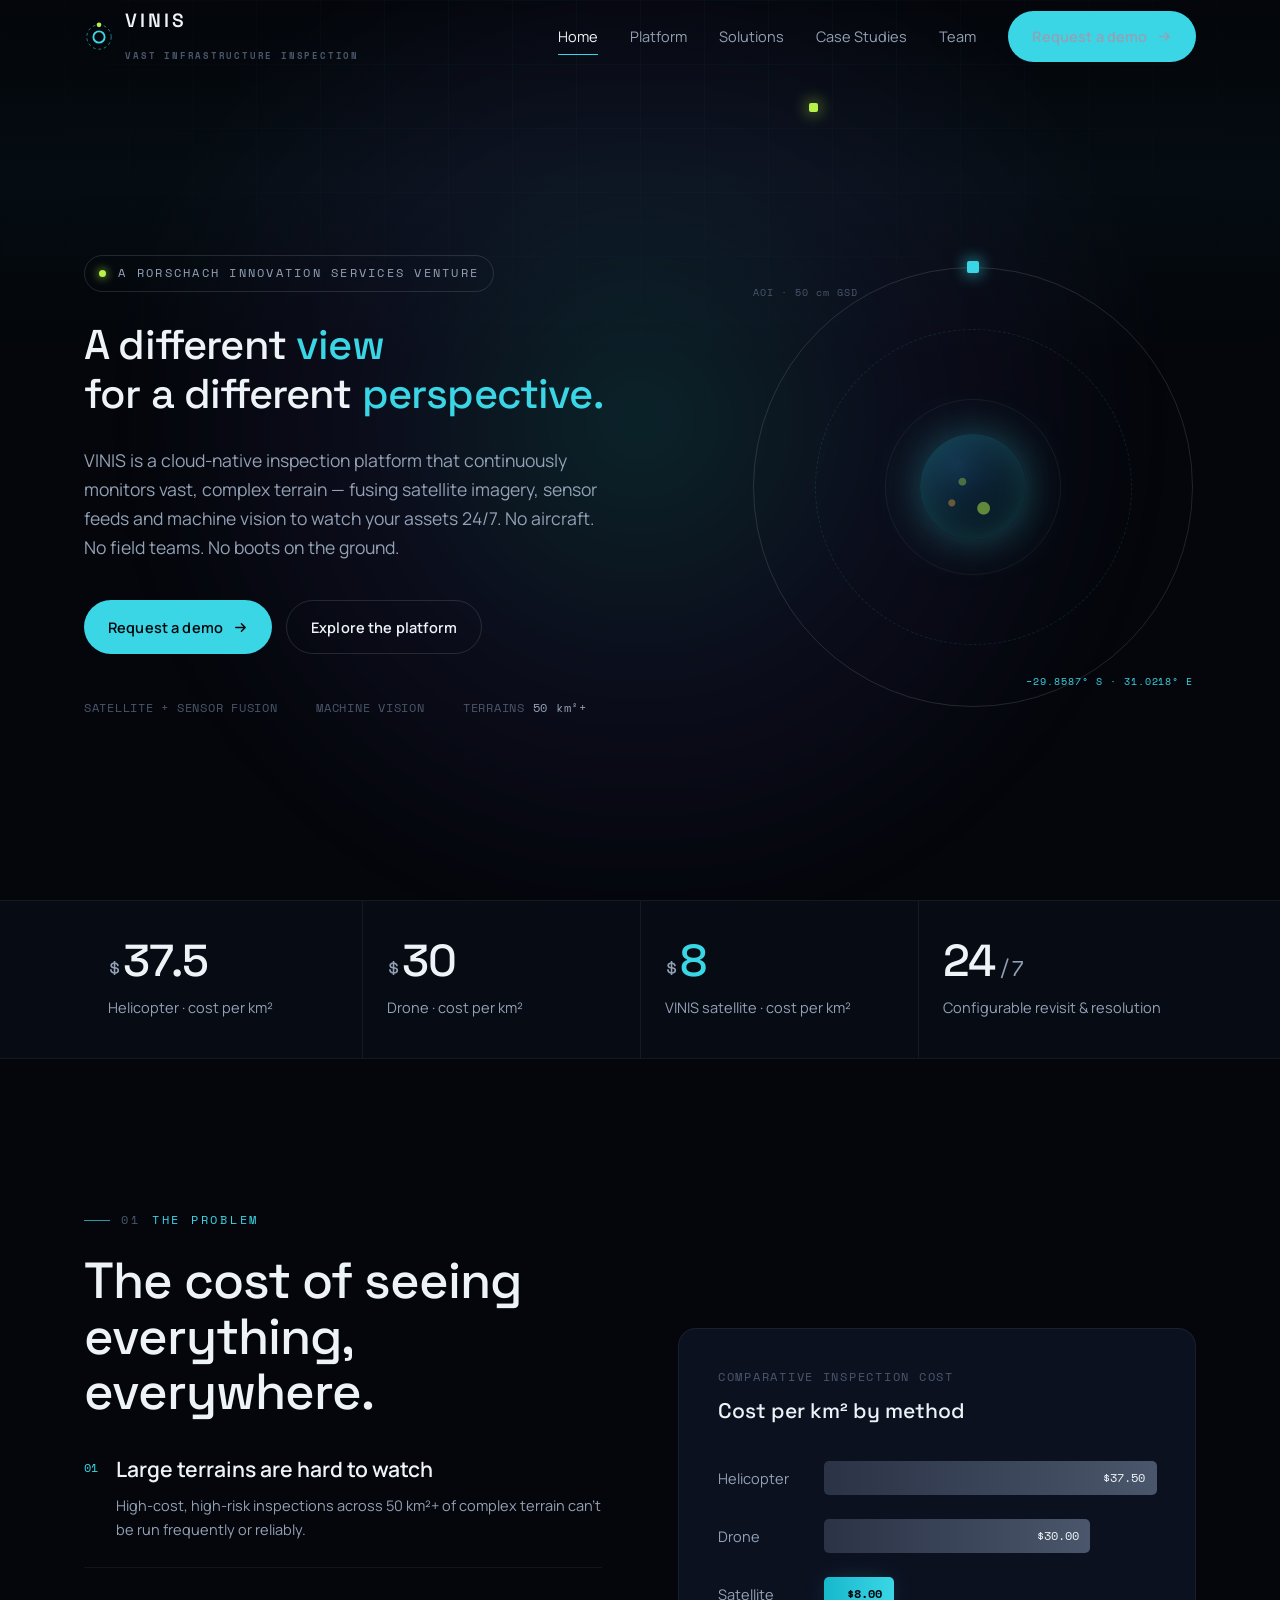
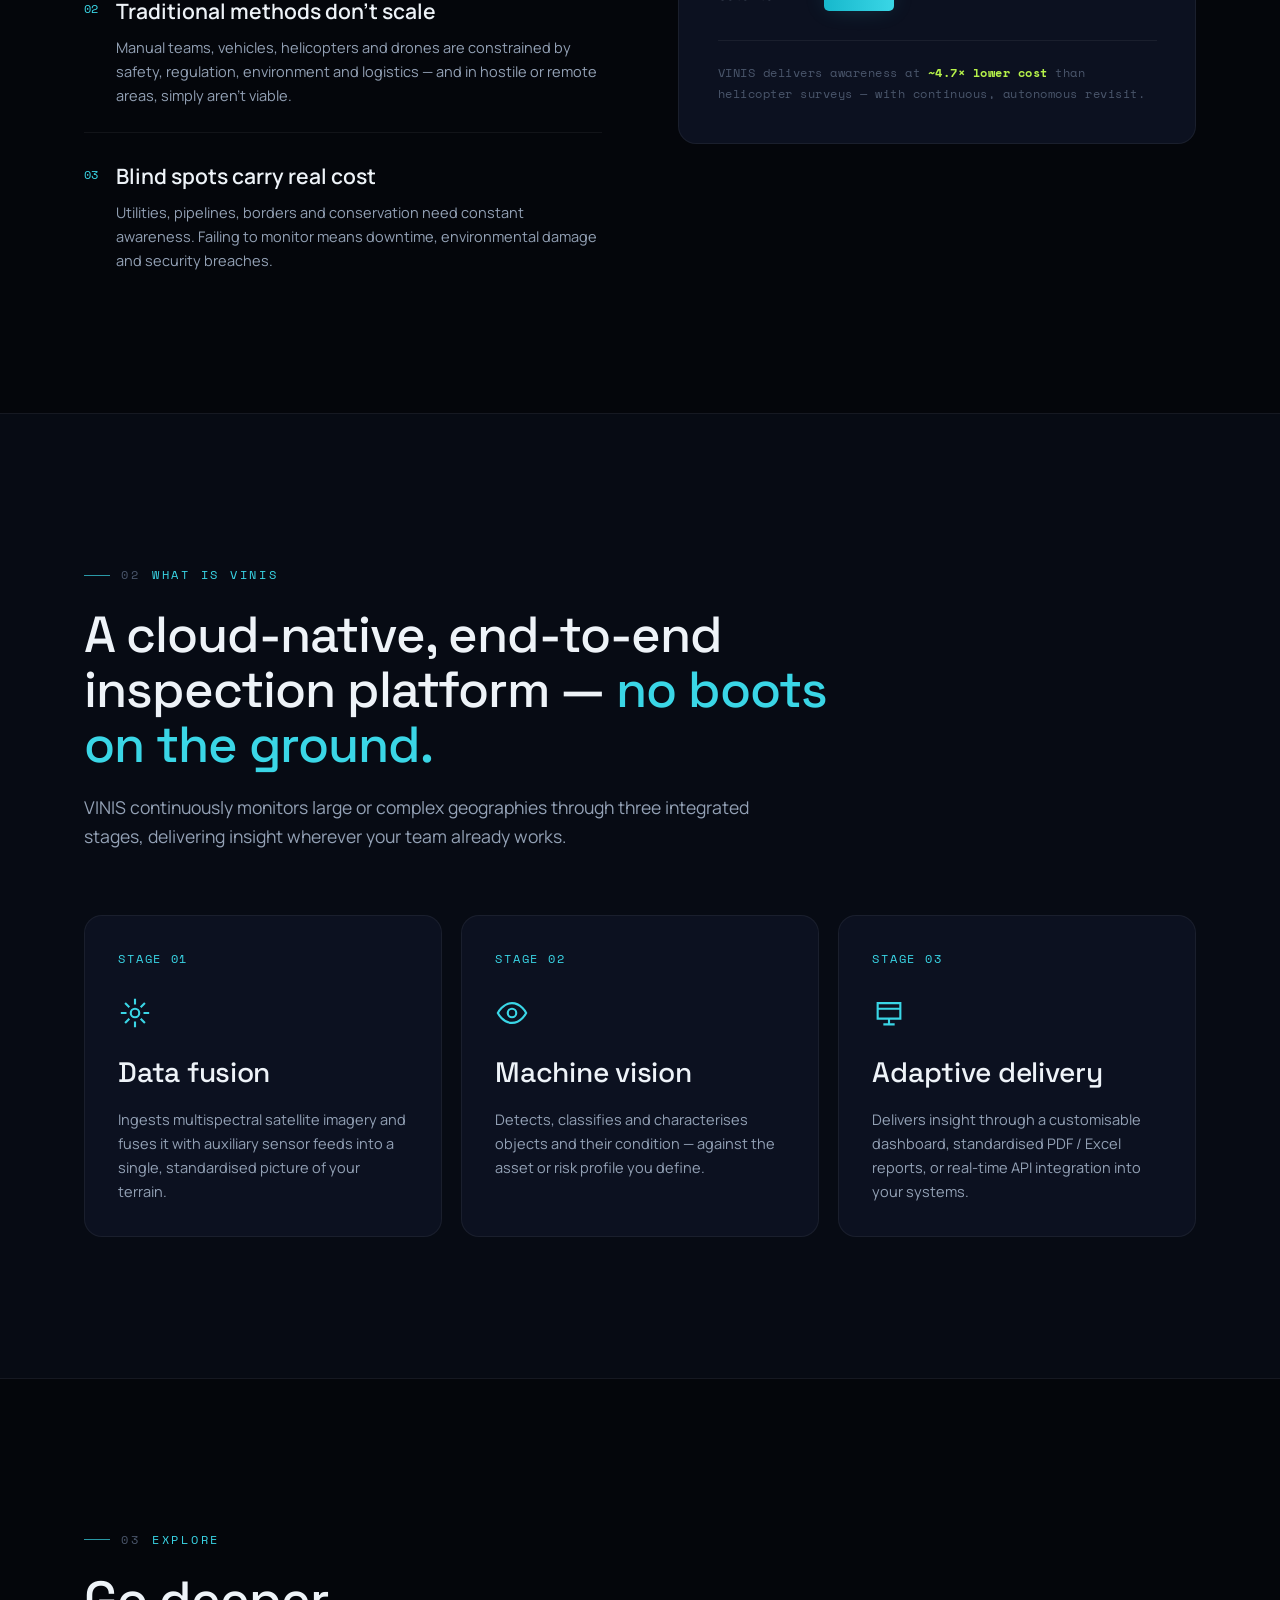
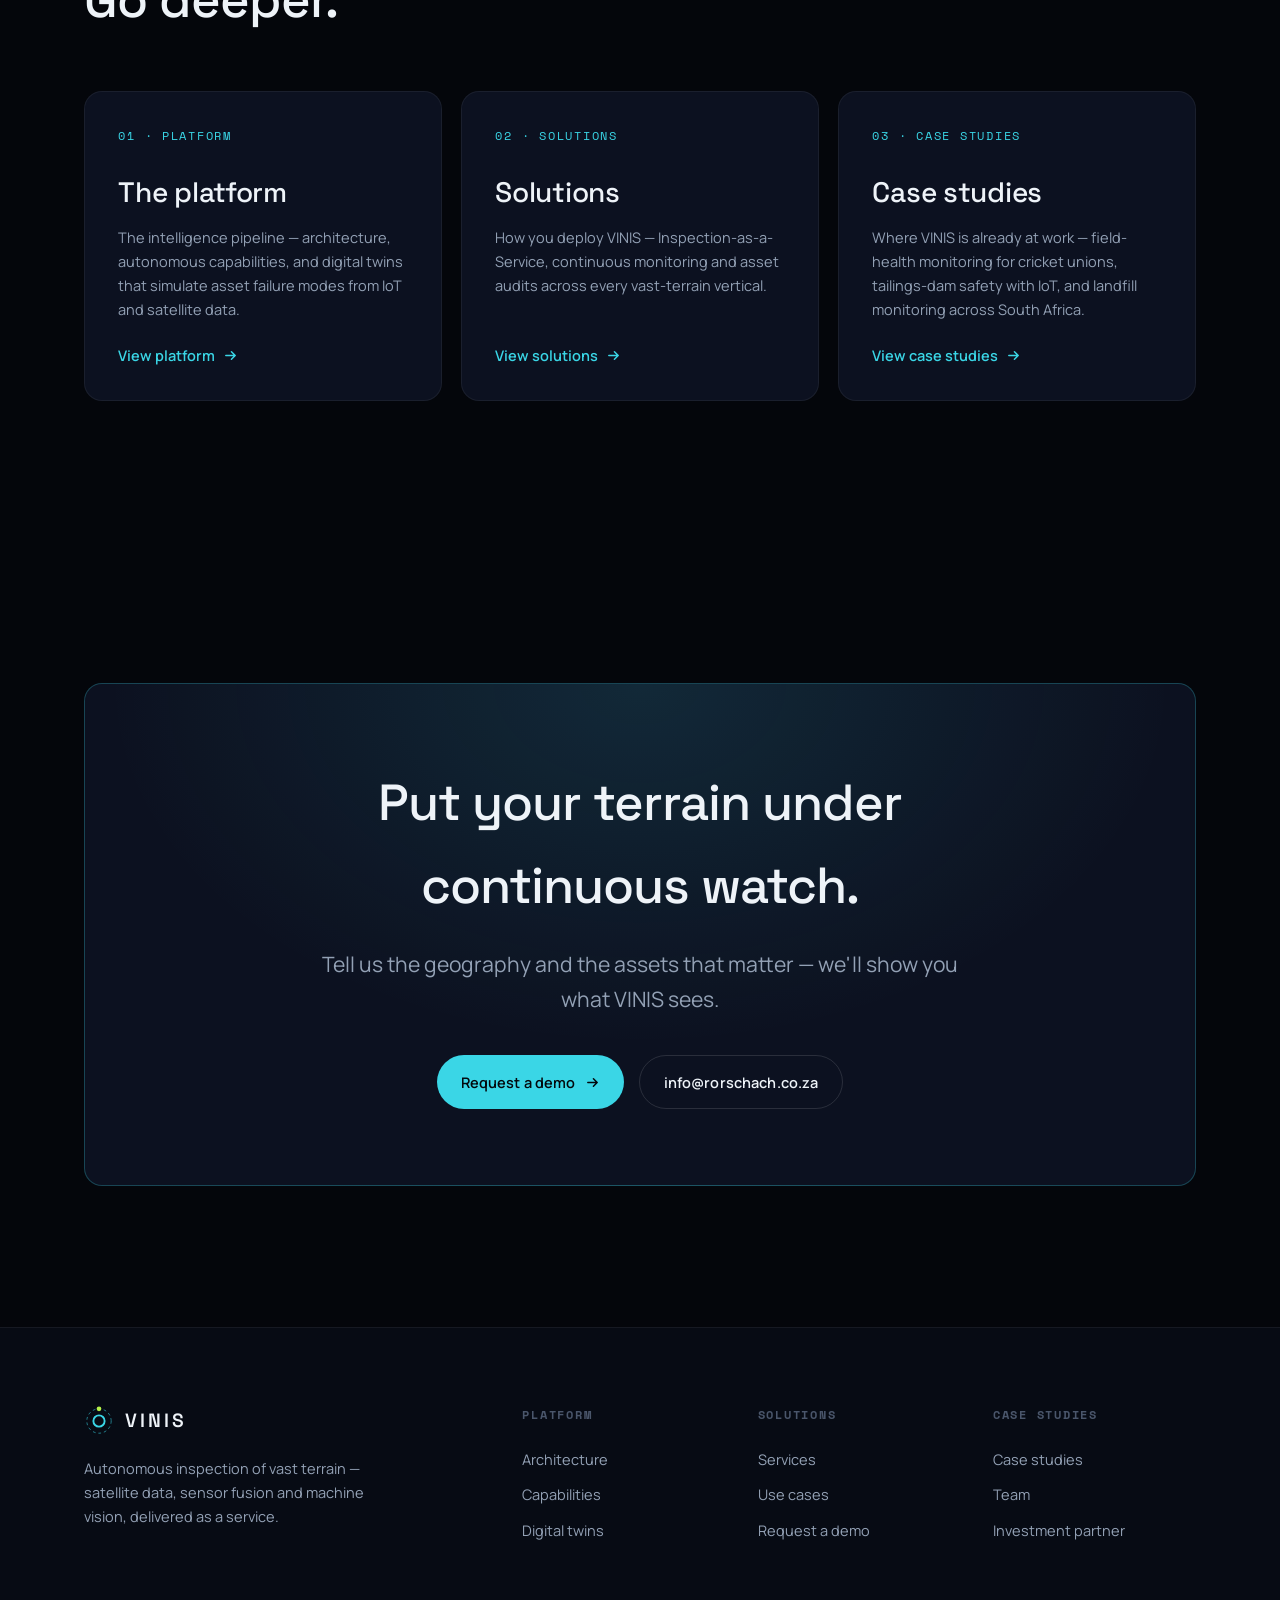
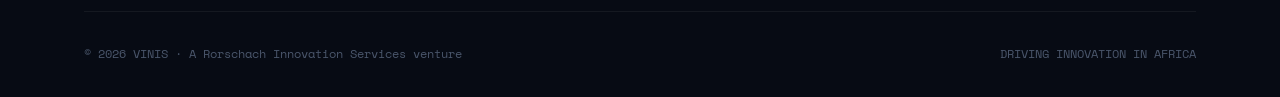
==== index.html @ d7e84dc3 "Initial VINIS marketing site Multi-page static site (Home, Platform, Solutions, Case Studies, Team) " ====
<!DOCTYPE html>
<html lang="en">
<head>
  <meta charset="UTF-8" />
  <meta name="viewport" content="width=device-width, initial-scale=1.0" />
  <title>VINIS — Autonomous Terrain Inspection from Orbit</title>
  <meta name="description" content="VINIS (Vast Infrastructure Inspection Solution) is a cloud-native platform that continuously monitors large and complex geographies using satellite data, sensor fusion and machine vision — no boots on the ground. A Rorschach Innovation Services venture." />

  <link rel="preconnect" href="https://fonts.googleapis.com" />
  <link rel="preconnect" href="https://fonts.gstatic.com" crossorigin />
  <link href="https://fonts.googleapis.com/css2?family=Space+Grotesk:wght@400;500;600;700&family=Manrope:wght@400;500;600;700;800&family=Space+Mono:wght@400;700&display=swap" rel="stylesheet" />
  <link rel="stylesheet" href="style.css" />
  <link rel="icon" href="data:image/svg+xml,%3Csvg xmlns='http://www.w3.org/2000/svg' viewBox='0 0 32 32'%3E%3Ccircle cx='16' cy='16' r='6' fill='none' stroke='%233ad6e6' stroke-width='2'/%3E%3Ccircle cx='16' cy='16' r='13' fill='none' stroke='%233ad6e6' stroke-width='1' stroke-dasharray='3 3' opacity='.6'/%3E%3Ccircle cx='16' cy='3' r='2.5' fill='%23b6f24a'/%3E%3C/svg%3E" />
</head>
<body>

  <!-- ============ NAV ============ -->
  <nav class="nav" id="nav">
    <div class="wrap nav-inner">
      <a href="index.html" class="brand" aria-label="VINIS home">
        <svg class="mark" viewBox="0 0 32 32" fill="none" aria-hidden="true">
          <circle cx="16" cy="16" r="6" stroke="#3ad6e6" stroke-width="2"/>
          <circle cx="16" cy="16" r="13" stroke="#3ad6e6" stroke-width="1" stroke-dasharray="3 3" opacity=".6"/>
          <circle cx="16" cy="3" r="2.5" fill="#b6f24a"/>
        </svg>
        <span>VINIS<br><span class="sub">Vast Infrastructure Inspection</span></span>
      </a>
      <div class="nav-links" id="navLinks">
        <a href="index.html" class="active">Home</a>
        <a href="platform.html">Platform</a>
        <a href="solutions.html">Solutions</a>
        <a href="case-studies.html">Case Studies</a>
        <a href="team.html">Team</a>
        <a href="#contact" class="btn btn-primary">
          Request a demo
          <svg viewBox="0 0 16 16" fill="none"><path d="M3 8h10M9 4l4 4-4 4" stroke="currentColor" stroke-width="1.6" stroke-linecap="round" stroke-linejoin="round"/></svg>
        </a>
      </div>
      <button class="nav-toggle" id="navToggle" aria-label="Menu" aria-expanded="false">
        <span></span><span></span><span></span>
      </button>
    </div>
  </nav>

  <!-- ============ HERO ============ -->
  <header class="hero" id="top">
    <div class="hero-bg"><div class="hero-scan"></div></div>
    <div class="wrap hero-grid">
      <div class="hero-copy">
        <span class="hero-eyebrow"><span class="dot"></span>A Rorschach Innovation Services venture</span>
        <h1 class="tagline">
          <span class="line">A different <em>view</em></span>
          <span class="line">for a different <em>perspective.</em></span>
        </h1>
        <p class="hero-lead">
          VINIS is a cloud-native inspection platform that continuously monitors vast,
          complex terrain — fusing satellite imagery, sensor feeds and machine vision to
          watch your assets 24/7. No aircraft. No field teams. No boots on the ground.
        </p>
        <div class="hero-cta">
          <a href="#contact" class="btn btn-primary">
            Request a demo
            <svg viewBox="0 0 16 16" fill="none"><path d="M3 8h10M9 4l4 4-4 4" stroke="currentColor" stroke-width="1.6" stroke-linecap="round" stroke-linejoin="round"/></svg>
          </a>
          <a href="platform.html" class="btn btn-ghost">Explore the platform</a>
        </div>
        <div class="hero-meta">
          <div>SATELLITE + SENSOR FUSION</div>
          <div>MACHINE VISION</div>
          <div>TERRAINS <span>50&nbsp;km²+</span></div>
        </div>
      </div>
      <div class="hero-visual">
        <div class="orbit">
          <div class="orbit-label tl">AOI · 50&nbsp;cm GSD</div>
          <div class="orbit-ring"></div>
          <div class="orbit-ring r2"></div>
          <div class="orbit-ring r3"></div>
          <div class="orbit-core"></div>
          <div class="orbit-sat"><span class="sat"></span></div>
          <div class="orbit-sat s2"><span class="sat"></span></div>
          <div class="orbit-label br">−29.8587° S · 31.0218° E</div>
        </div>
      </div>
    </div>
  </header>

  <!-- ============ COST STRIP ============ -->
  <section class="strip">
    <div class="wrap">
      <div class="strip-grid">
        <div class="strip-item">
          <div class="k"><span class="u">$</span><span data-count="37.5" data-dec="1">37.5</span></div>
          <div class="l">Helicopter · cost per km²</div>
        </div>
        <div class="strip-item">
          <div class="k"><span class="u">$</span><span data-count="30" data-dec="0">30</span></div>
          <div class="l">Drone · cost per km²</div>
        </div>
        <div class="strip-item">
          <div class="k hl"><span class="u">$</span><span data-count="8" data-dec="0">8</span></div>
          <div class="l">VINIS satellite · cost per km²</div>
        </div>
        <div class="strip-item">
          <div class="k">24<span class="u">/7</span></div>
          <div class="l">Configurable revisit &amp; resolution</div>
        </div>
      </div>
    </div>
  </section>

  <!-- ============ PROBLEM ============ -->
  <section class="section-pad" id="problem">
    <div class="wrap">
      <div class="split">
        <div class="reveal">
          <span class="eyebrow"><span class="num">01</span> The problem</span>
          <h2 style="font-family:var(--display);font-size:var(--t-2xl);font-weight:500;line-height:1.1;letter-spacing:-0.02em;margin-bottom:2rem;">
            The cost of seeing everything, everywhere.
          </h2>
          <div class="problem-list">
            <div class="problem-item">
              <span class="pn">01</span>
              <div>
                <h4>Large terrains are hard to watch</h4>
                <p>High-cost, high-risk inspections across 50&nbsp;km²+ of complex terrain can't be run frequently or reliably.</p>
              </div>
            </div>
            <div class="problem-item">
              <span class="pn">02</span>
              <div>
                <h4>Traditional methods don't scale</h4>
                <p>Manual teams, vehicles, helicopters and drones are constrained by safety, regulation, environment and logistics — and in hostile or remote areas, simply aren't viable.</p>
              </div>
            </div>
            <div class="problem-item">
              <span class="pn">03</span>
              <div>
                <h4>Blind spots carry real cost</h4>
                <p>Utilities, pipelines, borders and conservation need constant awareness. Failing to monitor means downtime, environmental damage and security breaches.</p>
              </div>
            </div>
          </div>
        </div>

        <div class="reveal d1">
          <div class="chart-card">
            <div class="ct">Comparative inspection cost</div>
            <div class="ch">Cost per km² by method</div>
            <div class="bars" id="costBars">
              <div class="bar-row">
                <span class="bl">Helicopter</span>
                <div class="bar-track"><div class="bar-fill" data-w="100">$37.50</div></div>
              </div>
              <div class="bar-row">
                <span class="bl">Drone</span>
                <div class="bar-track"><div class="bar-fill" data-w="80">$30.00</div></div>
              </div>
              <div class="bar-row win">
                <span class="bl">Satellite</span>
                <div class="bar-track"><div class="bar-fill" data-w="21">$8.00</div></div>
              </div>
            </div>
            <div class="chart-foot">
              VINIS delivers awareness at <b>~4.7× lower cost</b> than helicopter surveys —
              with continuous, autonomous revisit.
            </div>
          </div>
        </div>
      </div>
    </div>
  </section>

  <!-- ============ HOW IT WORKS ============ -->
  <section class="section-pad" id="how" style="background:var(--bg-2);border-block:1px solid var(--border);">
    <div class="wrap">
      <div class="section-head reveal">
        <span class="eyebrow"><span class="num">02</span> What is VINIS</span>
        <h2>A cloud-native, end-to-end inspection platform — <em>no boots on the ground.</em></h2>
        <p>VINIS continuously monitors large or complex geographies through three integrated stages, delivering insight wherever your team already works.</p>
      </div>

      <div class="steps">
        <div class="step reveal">
          <div class="sn">STAGE 01</div>
          <svg class="icn" viewBox="0 0 24 24" fill="none" stroke="currentColor" stroke-width="1.5"><path d="M12 2v4M12 18v4M2 12h4M18 12h4M5 5l3 3M16 16l3 3M19 5l-3 3M8 16l-3 3"/><circle cx="12" cy="12" r="3"/></svg>
          <h3>Data fusion</h3>
          <p>Ingests multispectral satellite imagery and fuses it with auxiliary sensor feeds into a single, standardised picture of your terrain.</p>
        </div>
        <div class="step reveal d1">
          <div class="sn">STAGE 02</div>
          <svg class="icn" viewBox="0 0 24 24" fill="none" stroke="currentColor" stroke-width="1.5"><path d="M2 12s3.5-7 10-7 10 7 10 7-3.5 7-10 7-10-7-10-7Z"/><circle cx="12" cy="12" r="3"/></svg>
          <h3>Machine vision</h3>
          <p>Detects, classifies and characterises objects and their condition — against the asset or risk profile you define.</p>
        </div>
        <div class="step reveal d2">
          <div class="sn">STAGE 03</div>
          <svg class="icn" viewBox="0 0 24 24" fill="none" stroke="currentColor" stroke-width="1.5"><path d="M4 5h16v11H4z"/><path d="M4 9h16M8 20h8M12 16v4"/></svg>
          <h3>Adaptive delivery</h3>
          <p>Delivers insight through a customisable dashboard, standardised PDF / Excel reports, or real-time API integration into your systems.</p>
        </div>
      </div>
    </div>
  </section>

  <!-- ============ EXPLORE ============ -->
  <section class="section-pad">
    <div class="wrap">
      <div class="section-head reveal">
        <span class="eyebrow"><span class="num">03</span> Explore</span>
        <h2>Go deeper.</h2>
      </div>
      <div class="explore">
        <a href="platform.html" class="explore-card reveal">
          <span class="xn">01 · PLATFORM</span>
          <h3>The platform</h3>
          <p>The intelligence pipeline — architecture, autonomous capabilities, and digital twins that simulate asset failure modes from IoT and satellite data.</p>
          <span class="go">View platform <svg viewBox="0 0 16 16" fill="none"><path d="M3 8h10M9 4l4 4-4 4" stroke="currentColor" stroke-width="1.6" stroke-linecap="round" stroke-linejoin="round"/></svg></span>
        </a>
        <a href="solutions.html" class="explore-card reveal d1">
          <span class="xn">02 · SOLUTIONS</span>
          <h3>Solutions</h3>
          <p>How you deploy VINIS — Inspection-as-a-Service, continuous monitoring and asset audits across every vast-terrain vertical.</p>
          <span class="go">View solutions <svg viewBox="0 0 16 16" fill="none"><path d="M3 8h10M9 4l4 4-4 4" stroke="currentColor" stroke-width="1.6" stroke-linecap="round" stroke-linejoin="round"/></svg></span>
        </a>
        <a href="case-studies.html" class="explore-card reveal d2">
          <span class="xn">03 · CASE STUDIES</span>
          <h3>Case studies</h3>
          <p>Where VINIS is already at work — field-health monitoring for cricket unions, tailings-dam safety with IoT, and landfill monitoring across South Africa.</p>
          <span class="go">View case studies <svg viewBox="0 0 16 16" fill="none"><path d="M3 8h10M9 4l4 4-4 4" stroke="currentColor" stroke-width="1.6" stroke-linecap="round" stroke-linejoin="round"/></svg></span>
        </a>
      </div>
    </div>
  </section>

  <!-- ============ CTA ============ -->
  <section class="section-pad" id="contact">
    <div class="wrap">
      <div class="cta reveal">
        <h2>Put your terrain under continuous watch.</h2>
        <p>Tell us the geography and the assets that matter — we'll show you what VINIS sees.</p>
        <div class="hero-cta">
          <a href="mailto:info@rorschach.co.za?subject=VINIS%20demo%20request" class="btn btn-primary">
            Request a demo
            <svg viewBox="0 0 16 16" fill="none"><path d="M3 8h10M9 4l4 4-4 4" stroke="currentColor" stroke-width="1.6" stroke-linecap="round" stroke-linejoin="round"/></svg>
          </a>
          <a href="mailto:info@rorschach.co.za" class="btn btn-ghost">info@rorschach.co.za</a>
        </div>
      </div>
    </div>
  </section>

  <!-- ============ FOOTER ============ -->
  <footer class="footer">
    <div class="wrap">
      <div class="footer-grid">
        <div>
          <a href="index.html" class="brand">
            <svg class="mark" viewBox="0 0 32 32" fill="none" aria-hidden="true">
              <circle cx="16" cy="16" r="6" stroke="#3ad6e6" stroke-width="2"/>
              <circle cx="16" cy="16" r="13" stroke="#3ad6e6" stroke-width="1" stroke-dasharray="3 3" opacity=".6"/>
              <circle cx="16" cy="3" r="2.5" fill="#b6f24a"/>
            </svg>
            <span>VINIS</span>
          </a>
          <p class="fdesc">Autonomous inspection of vast terrain — satellite data, sensor fusion and machine vision, delivered as a service.</p>
        </div>
        <div class="footer-col">
          <h6>Platform</h6>
          <a href="platform.html">Architecture</a>
          <a href="platform.html#capabilities">Capabilities</a>
          <a href="platform.html#twin">Digital twins</a>
        </div>
        <div class="footer-col">
          <h6>Solutions</h6>
          <a href="solutions.html">Services</a>
          <a href="solutions.html#use-cases">Use cases</a>
          <a href="#contact">Request a demo</a>
        </div>
        <div class="footer-col">
          <h6>Case studies</h6>
          <a href="case-studies.html#cases">Case studies</a>
          <a href="team.html#team">Team</a>
          <a href="team.html#partner">Investment partner</a>
        </div>
      </div>
      <div class="footer-bottom">
        <span>© 2026 VINIS · A Rorschach Innovation Services venture</span>
        <span>DRIVING INNOVATION IN AFRICA</span>
      </div>
    </div>
  </footer>

  <script src="script.js"></script>
</body>
</html>
---- style.css ----
/* ==========================================================================
   VINIS — Vast Infrastructure Inspection Solution
   Autonomous terrain inspection from orbit
   A Rorschach Innovation Services venture
   Stylesheet — deep-tech / earth-observation system
   ========================================================================== */

/* ===========================
   DESIGN TOKENS
   =========================== */
:root {
  /* Base — deep space */
  --bg:        #04060b;
  --bg-2:      #070b14;
  --bg-3:      #0a0f1c;
  --bg-card:   #0c1120;
  --bg-card-h: #10172a;

  /* Accents */
  --cyan:      #3ad6e6;   /* primary — satellite signal */
  --cyan-2:    #17b8cc;
  --cyan-dim:  rgba(58, 214, 230, 0.10);
  --cyan-bdr:  rgba(58, 214, 230, 0.26);
  --lime:      #b6f24a;   /* secondary — vegetation / health index */
  --lime-dim:  rgba(182, 242, 74, 0.10);
  --amber:     #f2a93b;   /* alert / anomaly */
  --violet:    #7c6cf0;

  /* Text */
  --text:      #eef3f8;
  --text-2:    #93a1b5;
  --text-3:    #4a566b;
  --text-4:    #2b3346;

  /* Lines */
  --border:    rgba(255, 255, 255, 0.06);
  --border-2:  rgba(255, 255, 255, 0.12);
  --grid-line: rgba(58, 214, 230, 0.055);

  /* Type */
  --font:      'Manrope', -apple-system, BlinkMacSystemFont, 'Segoe UI', sans-serif;
  --display:   'Space Grotesk', 'Manrope', sans-serif;
  --mono:      'Space Mono', ui-monospace, 'SF Mono', Menlo, monospace;

  /* Fluid scale */
  --t-xs:   clamp(0.7rem,  0.66rem + 0.15vw, 0.78rem);
  --t-sm:   clamp(0.82rem, 0.79rem + 0.15vw, 0.92rem);
  --t-base: clamp(1rem,    0.96rem + 0.18vw, 1.1rem);
  --t-lg:   clamp(1.1rem,  1rem    + 0.4vw,  1.35rem);
  --t-xl:   clamp(1.4rem,  1.2rem  + 0.7vw,  2rem);
  --t-2xl:  clamp(2.2rem,  1.65rem + 1.9vw,  3.6rem);
  --t-3xl:  clamp(2.9rem,  2.1rem  + 3vw,    5.2rem);
  --t-hero: clamp(3.2rem,  2rem    + 7vw,   10rem);

  /* Spacing */
  --pad:     clamp(1.25rem, 5vw, 4rem);
  --max-w:   1240px;
  --section: clamp(5.5rem, 11vw, 10rem);

  --radius:    8px;
  --radius-lg: 18px;
  --ease:      0.35s cubic-bezier(0.22, 1, 0.36, 1);
  --ease-slow: 0.7s cubic-bezier(0.16, 1, 0.3, 1);
}

/* ===========================
   RESET
   =========================== */
*, *::before, *::after { box-sizing: border-box; margin: 0; padding: 0; }

html {
  scroll-behavior: smooth;
  scroll-padding-top: 90px;
  -webkit-text-size-adjust: 100%;
}

body {
  font-family: var(--font);
  background: var(--bg);
  color: var(--text);
  font-size: var(--t-base);
  line-height: 1.65;
  font-weight: 400;
  -webkit-font-smoothing: antialiased;
  text-rendering: optimizeLegibility;
  overflow-x: hidden;
}

img, svg { display: block; max-width: 100%; }
a { color: inherit; text-decoration: none; }
button { font-family: inherit; cursor: pointer; border: none; background: none; color: inherit; }
::selection { background: var(--cyan); color: #04060b; }

/* Subtle site-wide terrain grid */
body::before {
  content: "";
  position: fixed;
  inset: 0;
  z-index: 0;
  pointer-events: none;
  background-image:
    linear-gradient(var(--grid-line) 1px, transparent 1px),
    linear-gradient(90deg, var(--grid-line) 1px, transparent 1px);
  background-size: 64px 64px;
  mask-image: radial-gradient(ellipse 90% 70% at 50% 0%, #000 20%, transparent 75%);
  opacity: 0.6;
}

/* ===========================
   LAYOUT
   =========================== */
.wrap {
  width: 100%;
  max-width: var(--max-w);
  margin-inline: auto;
  padding-inline: var(--pad);
  position: relative;
  z-index: 1;
}

section { position: relative; z-index: 1; }

.section-pad { padding-block: var(--section); }

/* Section eyebrow — numbered technical label */
.eyebrow {
  display: inline-flex;
  align-items: center;
  gap: 0.7rem;
  font-family: var(--mono);
  font-size: var(--t-xs);
  letter-spacing: 0.22em;
  text-transform: uppercase;
  color: var(--cyan);
  margin-bottom: 1.4rem;
}
.eyebrow::before {
  content: "";
  width: 26px;
  height: 1px;
  background: var(--cyan);
  opacity: 0.7;
}
.eyebrow .num { color: var(--text-3); }

.section-head { max-width: 780px; margin-bottom: clamp(2.5rem, 5vw, 4.5rem); }
.section-head h2 {
  font-family: var(--display);
  font-size: var(--t-2xl);
  font-weight: 500;
  line-height: 1.08;
  letter-spacing: -0.02em;
}
.section-head p {
  margin-top: 1.3rem;
  color: var(--text-2);
  font-size: var(--t-base);
  max-width: 64ch;
}
.section-head h2 em { font-style: normal; color: var(--cyan); }

/* ===========================
   BUTTONS
   =========================== */
.btn {
  display: inline-flex;
  align-items: center;
  gap: 0.6rem;
  font-size: var(--t-sm);
  font-weight: 600;
  letter-spacing: 0.01em;
  padding: 0.85rem 1.5rem;
  border-radius: 100px;
  transition: var(--ease);
  white-space: nowrap;
}
.btn svg { width: 15px; height: 15px; transition: transform var(--ease); }
.btn-primary {
  background: var(--cyan);
  color: #03080c;
  box-shadow: 0 0 0 0 var(--cyan-bdr);
}
.btn-primary:hover {
  background: #5be3f0;
  box-shadow: 0 8px 34px -8px var(--cyan-bdr);
  transform: translateY(-2px);
}
.btn-primary:hover svg { transform: translateX(3px); }
.btn-ghost {
  border: 1px solid var(--border-2);
  color: var(--text);
}
.btn-ghost:hover { border-color: var(--cyan-bdr); background: var(--cyan-dim); }

/* ===========================
   NAV
   =========================== */
.nav {
  position: fixed;
  top: 0; left: 0; right: 0;
  z-index: 100;
  transition: var(--ease);
}
.nav-inner {
  display: flex;
  align-items: center;
  justify-content: space-between;
  height: 74px;
  border-bottom: 1px solid transparent;
  transition: var(--ease);
}
.nav.scrolled .nav-inner {
  border-bottom-color: var(--border);
}
.nav.scrolled {
  background: rgba(4, 6, 11, 0.72);
  backdrop-filter: blur(18px) saturate(140%);
  -webkit-backdrop-filter: blur(18px) saturate(140%);
}
.brand {
  display: flex;
  align-items: center;
  gap: 0.7rem;
  font-family: var(--display);
  font-weight: 600;
  font-size: 1.2rem;
  letter-spacing: 0.16em;
}
.brand .mark { width: 30px; height: 30px; flex: none; }
.brand .sub {
  font-family: var(--mono);
  font-size: 0.56rem;
  letter-spacing: 0.2em;
  color: var(--text-3);
  text-transform: uppercase;
}
.nav-links {
  display: flex;
  align-items: center;
  gap: 2rem;
}
.nav-links a {
  font-size: var(--t-sm);
  color: var(--text-2);
  transition: color var(--ease);
  position: relative;
}
.nav-links a:not(.btn):hover { color: var(--text); }
.nav-links a:not(.btn)::after {
  content: "";
  position: absolute;
  left: 0; bottom: -6px;
  width: 0; height: 1px;
  background: var(--cyan);
  transition: width var(--ease);
}
.nav-links a:not(.btn):hover::after { width: 100%; }

.nav-toggle { display: none; width: 28px; height: 28px; }
.nav-toggle span {
  display: block; height: 1.5px; background: var(--text);
  margin: 6px 0; transition: var(--ease); border-radius: 2px;
}

/* ===========================
   HERO
   =========================== */
.hero {
  position: relative;
  min-height: 100svh;
  display: flex;
  align-items: center;
  padding-top: 74px;
  overflow: hidden;
}
.hero-bg {
  position: absolute; inset: 0; z-index: 0;
  pointer-events: none;
}
/* orbital glow */
.hero-bg::before {
  content: "";
  position: absolute;
  top: -20%; left: 50%;
  width: min(1200px, 120vw); height: min(1200px, 120vw);
  transform: translateX(-50%);
  background: radial-gradient(circle at 50% 50%,
    rgba(58, 214, 230, 0.14) 0%,
    rgba(124, 108, 240, 0.07) 32%,
    transparent 62%);
  filter: blur(20px);
}
/* scan sweep */
.hero-scan {
  position: absolute; inset: 0;
  background: linear-gradient(180deg, transparent 0%, rgba(58,214,230,0.05) 50%, transparent 100%);
  height: 40%;
  animation: scan 7s cubic-bezier(0.45,0,0.55,1) infinite;
  opacity: 0.7;
}
@keyframes scan {
  0%   { transform: translateY(-60%); opacity: 0; }
  40%  { opacity: 0.8; }
  100% { transform: translateY(280%); opacity: 0; }
}

.hero-grid {
  display: grid;
  grid-template-columns: 1.15fr 0.85fr;
  gap: clamp(2rem, 5vw, 4rem);
  align-items: center;
  width: 100%;
}
.hero-eyebrow {
  display: inline-flex; align-items: center; gap: 0.75rem;
  font-family: var(--mono); font-size: var(--t-xs);
  letter-spacing: 0.18em; text-transform: uppercase;
  color: var(--text-2);
  padding: 0.45rem 0.9rem;
  border: 1px solid var(--border-2);
  border-radius: 100px;
  margin-bottom: 1.8rem;
}
.hero-eyebrow .dot {
  width: 7px; height: 7px; border-radius: 50%;
  background: var(--lime);
  box-shadow: 0 0 10px var(--lime);
  animation: pulse 2.4s ease-in-out infinite;
}
@keyframes pulse { 0%,100%{opacity:1} 50%{opacity:0.35} }

.hero h1 {
  font-family: var(--display);
  font-size: var(--t-hero);
  font-weight: 500;
  line-height: 0.98;
  letter-spacing: -0.03em;
}
.hero h1 .line { display: block; overflow: hidden; }
.hero h1 em { font-style: normal; color: var(--cyan); }
.hero-lead {
  margin-top: 1.8rem;
  max-width: 48ch;
  color: var(--text-2);
  font-size: var(--t-base);
}
.hero-cta {
  display: flex; flex-wrap: wrap; gap: 0.9rem;
  margin-top: 2.4rem;
}
.hero-meta {
  margin-top: 2.8rem;
  display: flex; flex-wrap: wrap; gap: 1.6rem 2.4rem;
  font-family: var(--mono); font-size: var(--t-xs);
  color: var(--text-3); letter-spacing: 0.06em;
}
.hero-meta span { color: var(--text-2); }

/* Hero visual — orbit */
.orbit {
  position: relative;
  aspect-ratio: 1;
  width: 100%;
  max-width: 440px;
  margin-inline: auto;
}
.orbit-ring {
  position: absolute; inset: 0;
  border: 1px solid var(--border-2);
  border-radius: 50%;
}
.orbit-ring.r2 { inset: 14%; border-style: dashed; border-color: var(--cyan-bdr); opacity: 0.5; }
.orbit-ring.r3 { inset: 30%; border-color: var(--border); }
.orbit-core {
  position: absolute; inset: 38%;
  border-radius: 50%;
  background:
    radial-gradient(circle at 35% 30%, #12314a, #061019 70%),
    var(--bg-3);
  box-shadow: inset 0 0 40px rgba(58,214,230,0.25), 0 0 60px -20px var(--cyan);
  overflow: hidden;
}
.orbit-core::after {
  content: "";
  position: absolute; inset: 0;
  background:
    radial-gradient(circle at 60% 70%, rgba(182,242,74,0.5) 0 6%, transparent 7%),
    radial-gradient(circle at 40% 45%, rgba(182,242,74,0.35) 0 4%, transparent 5%),
    radial-gradient(circle at 30% 65%, rgba(242,169,59,0.4) 0 3%, transparent 4%);
}
.orbit-sat {
  position: absolute; top: 50%; left: 50%;
  width: 100%; height: 100%;
  transform: translate(-50%, -50%);
  animation: spin 18s linear infinite;
}
.orbit-sat .sat {
  position: absolute; top: -6px; left: 50%;
  width: 12px; height: 12px; margin-left: -6px;
  border-radius: 2px;
  background: var(--cyan);
  box-shadow: 0 0 16px var(--cyan);
}
.orbit-sat.s2 { animation-duration: 30s; animation-direction: reverse; inset: 14%; }
.orbit-sat.s2 .sat { background: var(--lime); box-shadow: 0 0 16px var(--lime); width: 9px; height: 9px; }
@keyframes spin { to { transform: translate(-50%,-50%) rotate(360deg); } }

.orbit-label {
  position: absolute;
  font-family: var(--mono); font-size: 0.6rem;
  letter-spacing: 0.1em; color: var(--text-3);
  white-space: nowrap;
}
.orbit-label.tl { top: 4%; left: 0; }
.orbit-label.br { bottom: 4%; right: 0; color: var(--cyan); }

/* ===========================
   TICKER / COST STRIP
   =========================== */
.strip {
  border-block: 1px solid var(--border);
  background: var(--bg-2);
}
.strip-grid {
  display: grid;
  grid-template-columns: repeat(4, 1fr);
}
.strip-item {
  padding: clamp(1.6rem, 3vw, 2.6rem) 1.5rem;
  border-left: 1px solid var(--border);
  position: relative;
}
.strip-item:first-child { border-left: none; }
.strip-item .k {
  font-family: var(--display);
  font-size: clamp(1.8rem, 4vw, 2.8rem);
  font-weight: 500;
  letter-spacing: -0.02em;
  line-height: 1;
  display: flex; align-items: baseline; gap: 0.2rem;
}
.strip-item .k .u { font-size: 0.5em; color: var(--text-2); font-family: var(--mono); }
.strip-item .k.hl { color: var(--cyan); }
.strip-item .l {
  margin-top: 0.7rem;
  font-size: var(--t-sm);
  color: var(--text-2);
}

/* ===========================
   COST-COMPARISON CHART
   =========================== */
.split {
  display: grid;
  grid-template-columns: 1fr 1fr;
  gap: clamp(2.5rem, 6vw, 6rem);
  align-items: center;
}
.problem-list { display: flex; flex-direction: column; gap: 1.6rem; }
.problem-item {
  display: flex; gap: 1.1rem;
  padding-bottom: 1.6rem;
  border-bottom: 1px solid var(--border);
}
.problem-item:last-child { border-bottom: none; padding-bottom: 0; }
.problem-item .pn {
  font-family: var(--mono); font-size: var(--t-xs);
  color: var(--cyan); flex: none; padding-top: 0.35rem;
}
.problem-item h4 { font-size: var(--t-lg); font-weight: 600; margin-bottom: 0.4rem; }
.problem-item p { color: var(--text-2); font-size: var(--t-sm); }

.chart-card {
  background: var(--bg-card);
  border: 1px solid var(--border);
  border-radius: var(--radius-lg);
  padding: clamp(1.6rem, 3vw, 2.4rem);
}
.chart-card .ct {
  font-family: var(--mono); font-size: var(--t-xs);
  letter-spacing: 0.14em; text-transform: uppercase;
  color: var(--text-3); margin-bottom: 0.4rem;
}
.chart-card .ch {
  font-family: var(--display); font-size: var(--t-lg);
  font-weight: 500; margin-bottom: 2rem;
}
.bars { display: flex; flex-direction: column; gap: 1.5rem; }
.bar-row { display: grid; grid-template-columns: 90px 1fr; align-items: center; gap: 1rem; }
.bar-row .bl { font-size: var(--t-sm); color: var(--text-2); }
.bar-track { position: relative; height: 34px; }
.bar-fill {
  height: 100%;
  border-radius: 5px;
  background: linear-gradient(90deg, var(--text-4), var(--text-3));
  width: 0;
  transition: width 1.1s cubic-bezier(0.22,1,0.36,1);
  display: flex; align-items: center; justify-content: flex-end;
  padding-right: 0.7rem;
  font-family: var(--mono); font-size: var(--t-xs); color: var(--text);
  min-width: fit-content;
}
.bar-row.win .bar-fill {
  background: linear-gradient(90deg, var(--cyan-2), var(--cyan));
  color: #04060b; font-weight: 700;
  box-shadow: 0 0 24px -6px var(--cyan-bdr);
}
.chart-foot {
  margin-top: 1.8rem; padding-top: 1.4rem;
  border-top: 1px solid var(--border);
  font-family: var(--mono); font-size: var(--t-xs);
  color: var(--text-3); letter-spacing: 0.04em;
}
.chart-foot b { color: var(--lime); }

/* ===========================
   STEPS / HOW IT WORKS
   =========================== */
.steps {
  display: grid;
  grid-template-columns: repeat(3, 1fr);
  gap: 1.2rem;
}
.step {
  background: var(--bg-card);
  border: 1px solid var(--border);
  border-radius: var(--radius-lg);
  padding: clamp(1.6rem, 2.6vw, 2.2rem);
  position: relative;
  overflow: hidden;
  transition: var(--ease);
}
.step:hover { border-color: var(--cyan-bdr); background: var(--bg-card-h); transform: translateY(-4px); }
.step .sn {
  font-family: var(--mono); font-size: var(--t-xs);
  color: var(--cyan); letter-spacing: 0.14em; margin-bottom: 1.6rem;
}
.step .icn { width: 34px; height: 34px; color: var(--cyan); margin-bottom: 1.2rem; }
.step h3 { font-family: var(--display); font-size: var(--t-xl); font-weight: 500; margin-bottom: 0.7rem; letter-spacing: -0.01em; }
.step p { color: var(--text-2); font-size: var(--t-sm); }
.step::after {
  content: "";
  position: absolute; top: 0; left: 0; right: 0; height: 2px;
  background: linear-gradient(90deg, var(--cyan), transparent);
  transform: scaleX(0); transform-origin: left;
  transition: transform var(--ease-slow);
}
.step:hover::after { transform: scaleX(1); }

/* ===========================
   ARCHITECTURE STACK
   =========================== */
.stack { display: flex; flex-direction: column; gap: 0.8rem; }
.layer {
  display: grid;
  grid-template-columns: 200px 1fr;
  gap: clamp(1rem, 3vw, 2.5rem);
  align-items: center;
  padding: clamp(1.4rem, 2.5vw, 2rem) clamp(1.4rem, 2.5vw, 2.2rem);
  background: var(--bg-card);
  border: 1px solid var(--border);
  border-radius: var(--radius-lg);
  transition: var(--ease);
  position: relative;
}
.layer:hover { border-color: var(--cyan-bdr); background: var(--bg-card-h); }
.layer .lhead { display: flex; flex-direction: column; gap: 0.4rem; }
.layer .lnum { font-family: var(--mono); font-size: var(--t-xs); color: var(--text-3); }
.layer .lname { font-family: var(--display); font-size: var(--t-lg); font-weight: 500; }
.layer .lname .accent { color: var(--cyan); }
.layer .ldesc { color: var(--text-2); font-size: var(--t-sm); margin-bottom: 0.9rem; }
.chips { display: flex; flex-wrap: wrap; gap: 0.5rem; }
.chip {
  font-family: var(--mono); font-size: var(--t-xs);
  color: var(--text-2);
  padding: 0.3rem 0.75rem;
  border: 1px solid var(--border-2);
  border-radius: 100px;
  transition: var(--ease);
}
.layer:hover .chip { border-color: var(--cyan-bdr); }

/* ===========================
   FEATURES (capabilities)
   =========================== */
.feat-grid {
  display: grid;
  grid-template-columns: repeat(3, 1fr);
  gap: 1.2rem;
}
.feat {
  padding: clamp(1.5rem, 2.5vw, 2rem);
  border: 1px solid var(--border);
  border-radius: var(--radius-lg);
  background: var(--bg-card);
  transition: var(--ease);
}
.feat:hover { border-color: var(--cyan-bdr); transform: translateY(-3px); }
.feat .icn { width: 28px; height: 28px; color: var(--lime); margin-bottom: 1.1rem; }
.feat h4 { font-size: var(--t-lg); font-weight: 600; margin-bottom: 0.5rem; }
.feat p { color: var(--text-2); font-size: var(--t-sm); }

/* ===========================
   USE-CASE VERTICALS
   =========================== */
.verticals {
  display: grid;
  grid-template-columns: repeat(4, 1fr);
  gap: 1px;
  background: var(--border);
  border: 1px solid var(--border);
  border-radius: var(--radius-lg);
  overflow: hidden;
}
.vert {
  background: var(--bg-2);
  padding: clamp(1.4rem, 2.4vw, 1.9rem);
  min-height: 148px;
  display: flex; flex-direction: column; justify-content: space-between;
  transition: var(--ease);
}
.vert:hover { background: var(--bg-card-h); }
.vert .icn { width: 24px; height: 24px; color: var(--cyan); }
.vert h5 { font-size: var(--t-base); font-weight: 600; margin-bottom: 0.3rem; }
.vert p { font-size: var(--t-xs); color: var(--text-3); font-family: var(--mono); letter-spacing: 0.04em; }

/* ===========================
   TARGET MARKETS (feature cards)
   =========================== */
.markets { display: grid; grid-template-columns: 1fr 1fr; gap: 1.2rem; }
.market {
  position: relative;
  border: 1px solid var(--border);
  border-radius: var(--radius-lg);
  padding: clamp(1.8rem, 3vw, 2.6rem);
  background:
    linear-gradient(160deg, var(--bg-card) 0%, var(--bg-2) 100%);
  overflow: hidden;
  transition: var(--ease);
}
.market:hover { border-color: var(--cyan-bdr); }
.market .tag {
  font-family: var(--mono); font-size: var(--t-xs);
  letter-spacing: 0.14em; text-transform: uppercase; color: var(--cyan);
  margin-bottom: 1.1rem;
}
.market h3 { font-family: var(--display); font-size: var(--t-xl); font-weight: 500; margin-bottom: 1rem; letter-spacing: -0.01em; }
.market .mstat {
  display: flex; gap: 2rem; margin: 1.4rem 0;
  padding: 1.2rem 0; border-block: 1px solid var(--border);
}
.market .mstat .n { font-family: var(--display); font-size: var(--t-2xl); font-weight: 500; color: var(--lime); line-height: 1; }
.market .mstat .nl { font-size: var(--t-xs); color: var(--text-2); margin-top: 0.4rem; }
.market ul { list-style: none; display: flex; flex-direction: column; gap: 0.6rem; }
.market li { display: flex; gap: 0.7rem; font-size: var(--t-sm); color: var(--text-2); }
.market li::before { content: "→"; color: var(--cyan); flex: none; }

/* ===========================
   BUSINESS MODEL / REVENUE STREAMS
   =========================== */
.rev-grid { display: grid; grid-template-columns: 1fr 1fr 1fr; gap: 1.2rem; margin-top: 2rem; }
.rev {
  border: 1px solid var(--border);
  border-radius: var(--radius-lg);
  padding: clamp(1.5rem, 2.5vw, 2rem);
  background: var(--bg-card);
  position: relative;
}
.rev .rpct {
  font-family: var(--display); font-size: var(--t-3xl); font-weight: 500;
  color: var(--cyan); line-height: 1; letter-spacing: -0.03em;
}
.rev h4 { font-size: var(--t-lg); font-weight: 600; margin: 0.8rem 0 0.5rem; }
.rev p { color: var(--text-2); font-size: var(--t-sm); }
.rev .rmeta { margin-top: 1rem; font-family: var(--mono); font-size: var(--t-xs); color: var(--text-3); }

.model-banner {
  display: grid; grid-template-columns: repeat(3, 1fr); gap: 1px;
  background: var(--border); border: 1px solid var(--border);
  border-radius: var(--radius-lg); overflow: hidden; margin-bottom: 2rem;
}
.model-banner .mb { background: var(--bg-2); padding: 1.6rem; }
.model-banner .mb h5 { font-size: var(--t-base); font-weight: 600; margin-bottom: 0.4rem; display: flex; align-items: center; gap: 0.5rem; }
.model-banner .mb h5 .icn { width: 18px; height: 18px; color: var(--lime); }
.model-banner .mb p { font-size: var(--t-sm); color: var(--text-2); }

/* ===========================
   MARKET OPPORTUNITY (TAM/SAM/SOM)
   =========================== */
.tam-wrap { display: grid; grid-template-columns: 0.9fr 1.1fr; gap: clamp(2.5rem, 5vw, 5rem); align-items: center; }
.tam-viz {
  position: relative; aspect-ratio: 1; max-width: 420px; margin-inline: auto; width: 100%;
  display: grid; place-items: center;
}
.tam-ring {
  position: absolute; border-radius: 50%;
  display: grid; place-items: start center;
  padding-top: 1.1rem;
  font-family: var(--mono); font-size: var(--t-xs); letter-spacing: 0.1em;
  text-transform: uppercase;
}
.tam-ring.tam { inset: 0; border: 1px solid var(--border-2); color: var(--text-3); background: radial-gradient(circle at 50% 30%, rgba(124,108,240,0.08), transparent 60%); }
.tam-ring.sam { inset: 22%; border: 1px solid var(--cyan-bdr); color: var(--text-2); background: radial-gradient(circle at 50% 30%, rgba(58,214,230,0.08), transparent 60%); }
.tam-ring.som { inset: 44%; border: 1px solid var(--lime); color: var(--lime); background: var(--lime-dim); }
.tam-legend { display: flex; flex-direction: column; gap: 1.4rem; }
.tam-row { display: grid; grid-template-columns: auto 1fr; gap: 1.2rem; align-items: baseline; padding-bottom: 1.4rem; border-bottom: 1px solid var(--border); }
.tam-row:last-child { border-bottom: none; }
.tam-row .tk { font-family: var(--mono); font-size: var(--t-xs); color: var(--text-3); letter-spacing: 0.14em; }
.tam-row .tv { font-family: var(--display); font-size: var(--t-2xl); font-weight: 500; letter-spacing: -0.02em; }
.tam-row .tv .cur { font-size: 0.45em; color: var(--text-2); font-family: var(--mono); }
.tam-row.som .tv { color: var(--lime); }
.tam-row.sam .tv { color: var(--cyan); }
.tam-row .td { grid-column: 2; color: var(--text-2); font-size: var(--t-sm); margin-top: 0.2rem; }
.tam-note { margin-top: 1.6rem; font-family: var(--mono); font-size: var(--t-xs); color: var(--text-3); }

/* ===========================
   FORECAST / TRAJECTORY
   =========================== */
.forecast {
  border: 1px solid var(--border);
  border-radius: var(--radius-lg);
  background: var(--bg-card);
  padding: clamp(1.8rem, 3.5vw, 3rem);
  margin-top: 2rem;
}
.fc-years { display: grid; grid-template-columns: repeat(3, 1fr); gap: 1px; background: var(--border); }
.fc-col { background: var(--bg-card); padding: 0 clamp(1rem,2vw,1.6rem); }
.fc-graph { display: grid; grid-template-columns: repeat(3, 1fr); align-items: end; gap: clamp(1rem,3vw,3rem); height: 220px; margin-bottom: 2rem; padding-top: 1rem; }
.fc-bar { position: relative; display: flex; flex-direction: column; justify-content: flex-end; align-items: center; height: 100%; }
.fc-bar .fill {
  width: min(72px, 60%);
  background: linear-gradient(180deg, var(--cyan), rgba(58,214,230,0.15));
  border-radius: 6px 6px 0 0;
  height: 0;
  transition: height 1.2s cubic-bezier(0.22,1,0.36,1);
  position: relative;
}
.fc-bar:last-child .fill { background: linear-gradient(180deg, var(--lime), rgba(182,242,74,0.15)); }
.fc-bar .fval { position: absolute; top: -1.8rem; left: 50%; transform: translateX(-50%); font-family: var(--display); font-weight: 600; font-size: var(--t-base); white-space: nowrap; }
.fc-bar:last-child .fval { color: var(--lime); }
.fc-meta { display: grid; grid-template-columns: repeat(3,1fr); gap: clamp(1rem,3vw,3rem); text-align: center; }
.fc-meta .fy { font-family: var(--mono); font-size: var(--t-xs); color: var(--text-3); letter-spacing: 0.1em; }
.fc-foot { display: grid; grid-template-columns: repeat(3, 1fr); gap: 1rem; margin-top: 2.4rem; padding-top: 2rem; border-top: 1px solid var(--border); }
.fc-kpi .kv { font-family: var(--display); font-size: var(--t-xl); font-weight: 500; color: var(--cyan); }
.fc-kpi .kl { font-size: var(--t-xs); color: var(--text-2); margin-top: 0.2rem; }

/* ===========================
   TEAM
   =========================== */
.team-grid { display: grid; grid-template-columns: repeat(auto-fit, minmax(190px, 1fr)); gap: 1.2rem; }
.member {
  border: 1px solid var(--border);
  border-radius: var(--radius-lg);
  padding: clamp(1.5rem, 2.5vw, 2rem);
  background: var(--bg-card);
  transition: var(--ease);
}
.member:hover { border-color: var(--cyan-bdr); background: var(--bg-card-h); }
.member .av {
  width: 52px; height: 52px; border-radius: 50%;
  display: grid; place-items: center;
  font-family: var(--display); font-weight: 600; font-size: 1.1rem;
  background: var(--cyan-dim); color: var(--cyan);
  border: 1px solid var(--cyan-bdr);
  margin-bottom: 1.2rem;
}
.member h4 { font-size: var(--t-lg); font-weight: 600; }
.member .mrole { font-family: var(--mono); font-size: var(--t-xs); color: var(--cyan); letter-spacing: 0.08em; margin-top: 0.3rem; text-transform: uppercase; }
.member .av.vinis { background: var(--lime-dim); color: var(--lime); border-color: rgba(182, 242, 74, 0.4); }
.member .org {
  display: inline-block; margin-top: 0.9rem;
  font-family: var(--mono); font-size: var(--t-xs); letter-spacing: 0.08em;
  color: var(--text-2); border: 1px solid var(--border-2);
  border-radius: 100px; padding: 0.25rem 0.7rem;
}
.member .org.vinis { color: var(--lime); border-color: rgba(182, 242, 74, 0.4); }

/* ===========================
   CTA
   =========================== */
.cta {
  position: relative;
  border: 1px solid var(--cyan-bdr);
  border-radius: var(--radius-lg);
  padding: clamp(2.5rem, 6vw, 5rem);
  text-align: center;
  overflow: hidden;
  background:
    radial-gradient(ellipse 80% 120% at 50% 0%, rgba(58,214,230,0.12), transparent 60%),
    var(--bg-card);
}
.cta h2 { font-family: var(--display); font-size: var(--t-2xl); font-weight: 500; letter-spacing: -0.02em; max-width: 20ch; margin-inline: auto; }
.cta p { color: var(--text-2); font-size: var(--t-lg); margin: 1.2rem auto 2.2rem; max-width: 52ch; }
.cta .hero-cta { justify-content: center; }

/* ===========================
   FOOTER
   =========================== */
.footer { border-top: 1px solid var(--border); background: var(--bg-2); padding-block: clamp(3rem, 6vw, 5rem) 2rem; }
.footer-grid { display: grid; grid-template-columns: 2fr 1fr 1fr 1fr; gap: 2rem; }
.footer .brand { margin-bottom: 1.2rem; }
.footer .fdesc { color: var(--text-2); font-size: var(--t-sm); max-width: 34ch; }
.footer-col h6 { font-family: var(--mono); font-size: var(--t-xs); text-transform: uppercase; letter-spacing: 0.14em; color: var(--text-3); margin-bottom: 1rem; }
.footer-col a { display: block; color: var(--text-2); font-size: var(--t-sm); padding: 0.35rem 0; transition: color var(--ease); }
.footer-col a:hover { color: var(--cyan); }
.footer-bottom {
  display: flex; flex-wrap: wrap; gap: 1rem; justify-content: space-between;
  margin-top: clamp(2.5rem, 5vw, 4rem); padding-top: 2rem;
  border-top: 1px solid var(--border);
  font-family: var(--mono); font-size: var(--t-xs); color: var(--text-3);
}

/* ===========================
   REVEAL ANIMATION
   =========================== */
.reveal { opacity: 0; transform: translateY(28px); transition: opacity var(--ease-slow), transform var(--ease-slow); }
.reveal.in { opacity: 1; transform: none; }
.reveal.d1 { transition-delay: 0.08s; }
.reveal.d2 { transition-delay: 0.16s; }
.reveal.d3 { transition-delay: 0.24s; }
.reveal.d4 { transition-delay: 0.32s; }

@media (prefers-reduced-motion: reduce) {
  * { animation: none !important; transition-duration: 0.01ms !important; }
  .reveal { opacity: 1; transform: none; }
}

/* ===========================
   RESPONSIVE
   =========================== */
@media (max-width: 960px) {
  .hero-grid { grid-template-columns: 1fr; }
  .orbit { max-width: 340px; grid-row: 1; margin-bottom: 1rem; }
  .hero-visual { order: -1; }
  .split, .tam-wrap { grid-template-columns: 1fr; }
  .steps, .feat-grid { grid-template-columns: 1fr 1fr; }
  .rev-grid { grid-template-columns: 1fr; }
  .verticals { grid-template-columns: 1fr 1fr; }
  .markets { grid-template-columns: 1fr; }
  .team-grid { grid-template-columns: 1fr 1fr; }
  .layer { grid-template-columns: 1fr; gap: 1rem; }
  .footer-grid { grid-template-columns: 1fr 1fr; }
  .model-banner { grid-template-columns: 1fr; }
}

@media (max-width: 680px) {
  .nav-links { display: none; }
  .nav-links.open {
    display: flex; flex-direction: column;
    position: absolute; top: 74px; left: 0; right: 0;
    background: rgba(4,6,11,0.96); backdrop-filter: blur(20px);
    padding: 1.5rem var(--pad) 2rem; gap: 1.2rem;
    border-bottom: 1px solid var(--border);
    align-items: flex-start;
  }
  .nav-links.open a { font-size: var(--t-lg); }
  .nav-toggle { display: block; }
  .strip-grid { grid-template-columns: 1fr 1fr; }
  .strip-item:nth-child(-n+2) { border-bottom: 1px solid var(--border); }
  .strip-item:nth-child(odd) { border-left: none; }
  .steps, .feat-grid, .verticals, .team-grid, .rev-grid,
  .fc-foot { grid-template-columns: 1fr; }
  .footer-grid { grid-template-columns: 1fr; }
  .fc-graph { gap: 0.6rem; }
  .hero h1 { font-size: clamp(3rem, 14vw, 5rem); }
}

/* ==========================================================================
   MULTI-PAGE ADDITIONS
   ========================================================================== */

/* Home hero tagline (longer manifesto line) */
.hero h1.tagline {
  font-size: clamp(1.7rem, 1.05rem + 2.4vw, 2.6rem);
  line-height: 1.14;
  letter-spacing: -0.02em;
}
.hero h1.tagline .line { margin-bottom: 0.04em; }

/* Active nav link */
.nav-links a.active { color: var(--text); }
.nav-links a.active:not(.btn)::after { width: 100%; }

/* ---------- Interior page header (compact hero) ---------- */
.page-header {
  position: relative;
  padding-top: clamp(8rem, 14vw, 11rem);
  padding-bottom: clamp(2.5rem, 6vw, 4.5rem);
  overflow: hidden;
  border-bottom: 1px solid var(--border);
}
.page-header::before {
  content: "";
  position: absolute; inset: 0; z-index: 0; pointer-events: none;
  background: radial-gradient(ellipse 70% 90% at 15% -10%,
    rgba(58, 214, 230, 0.10), transparent 60%);
}
.page-header .wrap { position: relative; z-index: 1; }
.page-header h1 {
  font-family: var(--display);
  font-size: var(--t-3xl);
  font-weight: 500;
  line-height: 1.02;
  letter-spacing: -0.03em;
  max-width: 16ch;
}
.page-header h1 em { font-style: normal; color: var(--cyan); }
.page-header .lead {
  margin-top: 1.4rem;
  max-width: 62ch;
  color: var(--text-2);
  font-size: var(--t-base);
}

/* ---------- Explore cards (home routing) ---------- */
.explore { display: grid; grid-template-columns: repeat(3, 1fr); gap: 1.2rem; }
.explore-card {
  display: flex; flex-direction: column;
  border: 1px solid var(--border);
  border-radius: var(--radius-lg);
  padding: clamp(1.6rem, 2.6vw, 2.2rem);
  background: var(--bg-card);
  min-height: 230px;
  transition: var(--ease);
  position: relative;
  overflow: hidden;
}
.explore-card:hover { border-color: var(--cyan-bdr); background: var(--bg-card-h); transform: translateY(-4px); }
.explore-card .xn { font-family: var(--mono); font-size: var(--t-xs); color: var(--cyan); letter-spacing: 0.14em; }
.explore-card h3 { font-family: var(--display); font-size: var(--t-xl); font-weight: 500; margin: 1.4rem 0 0.6rem; letter-spacing: -0.01em; }
.explore-card p { color: var(--text-2); font-size: var(--t-sm); flex: 1; }
.explore-card .go { display: inline-flex; align-items: center; gap: 0.5rem; margin-top: 1.4rem; font-size: var(--t-sm); font-weight: 600; color: var(--cyan); }
.explore-card .go svg { width: 15px; height: 15px; transition: transform var(--ease); }
.explore-card:hover .go svg { transform: translateX(4px); }

/* ---------- Service pillars ---------- */
.services { display: grid; grid-template-columns: repeat(3, 1fr); gap: 1.2rem; }
.service {
  border: 1px solid var(--border);
  border-radius: var(--radius-lg);
  padding: clamp(1.8rem, 3vw, 2.4rem);
  background: linear-gradient(170deg, var(--bg-card) 0%, var(--bg-2) 100%);
  transition: var(--ease);
  position: relative;
  overflow: hidden;
}
.service:hover { border-color: var(--cyan-bdr); transform: translateY(-4px); }
.service .sn { font-family: var(--mono); font-size: var(--t-xs); color: var(--cyan); letter-spacing: 0.14em; margin-bottom: 1.6rem; }
.service .icn { width: 34px; height: 34px; color: var(--cyan); margin-bottom: 1.2rem; }
.service h3 { font-family: var(--display); font-size: var(--t-xl); font-weight: 500; margin-bottom: 0.7rem; letter-spacing: -0.01em; }
.service > p { color: var(--text-2); font-size: var(--t-sm); margin-bottom: 1.4rem; }
.service ul { list-style: none; display: flex; flex-direction: column; gap: 0.6rem; }
.service li { display: flex; gap: 0.6rem; font-size: var(--t-sm); color: var(--text-2); }
.service li::before { content: "→"; color: var(--cyan); flex: none; }
.service::after {
  content: ""; position: absolute; top: 0; left: 0; right: 0; height: 2px;
  background: linear-gradient(90deg, var(--cyan), transparent);
  transform: scaleX(0); transform-origin: left; transition: transform var(--ease-slow);
}
.service:hover::after { transform: scaleX(1); }

/* ---------- Digital twin feature ---------- */
.twin { display: grid; grid-template-columns: 1fr 1.05fr; gap: clamp(2.5rem, 5vw, 5rem); align-items: center; }
.twin-copy h2 { font-family: var(--display); font-size: var(--t-2xl); font-weight: 500; line-height: 1.08; letter-spacing: -0.02em; margin-bottom: 1.3rem; }
.twin-copy h2 em { font-style: normal; color: var(--lime); }
.twin-copy > p { color: var(--text-2); font-size: var(--t-lg); margin-bottom: 1.8rem; }
.twin-points { display: flex; flex-direction: column; gap: 1.3rem; }
.twin-point { display: flex; gap: 1rem; }
.twin-point .tp-icn { width: 22px; height: 22px; color: var(--lime); flex: none; margin-top: 0.2rem; }
.twin-point h4 { font-size: var(--t-base); font-weight: 600; margin-bottom: 0.25rem; }
.twin-point p { color: var(--text-2); font-size: var(--t-sm); }
.twin-visual {
  border: 1px solid var(--border);
  border-radius: var(--radius-lg);
  background:
    radial-gradient(ellipse 80% 60% at 50% 0%, rgba(182,242,74,0.06), transparent 60%),
    var(--bg-card);
  padding: clamp(1.4rem, 3vw, 2.4rem);
}
.twin-visual svg { width: 100%; height: auto; }
.tw-node-label { font-family: var(--mono); font-size: 9px; letter-spacing: 0.08em; fill: var(--text-2); text-transform: uppercase; }
.tw-core-label { font-family: var(--display); font-size: 13px; fill: var(--text); font-weight: 600; }
.tw-flow { stroke-dasharray: 4 5; animation: dash 1.4s linear infinite; }
@keyframes dash { to { stroke-dashoffset: -18; } }

/* ---------- Investment partner / stages ---------- */
.partner-band {
  border: 1px solid var(--cyan-bdr);
  border-radius: var(--radius-lg);
  background:
    radial-gradient(ellipse 90% 120% at 100% 0%, rgba(58,214,230,0.10), transparent 55%),
    var(--bg-card);
  padding: clamp(1.8rem, 4vw, 3rem);
}
.partner-band .plabel { font-family: var(--mono); font-size: var(--t-xs); letter-spacing: 0.18em; text-transform: uppercase; color: var(--cyan); margin-bottom: 1.1rem; }
.partner-band h2 { font-family: var(--display); font-size: var(--t-2xl); font-weight: 500; line-height: 1.1; letter-spacing: -0.02em; max-width: 22ch; }
.partner-band h2 em { font-style: normal; color: var(--cyan); }
.partner-band > p { color: var(--text-2); font-size: var(--t-lg); max-width: 62ch; margin-top: 1.3rem; }

/* stage progression */
.stages { display: grid; grid-template-columns: repeat(4, 1fr); gap: 0; margin: 2.6rem 0 0.5rem; position: relative; }
.stages::before {
  content: ""; position: absolute; top: 9px; left: 6%; right: 6%; height: 2px;
  background: linear-gradient(90deg, var(--text-4), var(--cyan) 60%, var(--text-4));
}
.stage-pt { position: relative; text-align: center; padding-top: 0; }
.stage-pt .dot {
  width: 20px; height: 20px; border-radius: 50%; margin: 0 auto 1rem;
  background: var(--bg-3); border: 2px solid var(--text-3); position: relative; z-index: 1;
}
.stage-pt.done .dot { border-color: var(--cyan); background: var(--cyan); box-shadow: 0 0 16px -2px var(--cyan-bdr); }
.stage-pt.now .dot { border-color: var(--lime); background: var(--lime); box-shadow: 0 0 18px var(--lime); }
.stage-pt .st { font-family: var(--display); font-size: var(--t-base); font-weight: 600; }
.stage-pt.now .st { color: var(--lime); }
.stage-pt .ss { font-family: var(--mono); font-size: var(--t-xs); color: var(--text-3); margin-top: 0.3rem; }
.stage-pt.now .ss { color: var(--lime); }

.roles { display: grid; grid-template-columns: repeat(3, 1fr); gap: 1.2rem; margin-top: 2.5rem; }
.role {
  border: 1px solid var(--border);
  border-radius: var(--radius-lg);
  padding: clamp(1.5rem, 2.5vw, 2rem);
  background: var(--bg-card);
  transition: var(--ease);
}
.role:hover { border-color: var(--cyan-bdr); }
.role .icn { width: 26px; height: 26px; color: var(--cyan); margin-bottom: 1rem; }
.role h4 { font-size: var(--t-lg); font-weight: 600; margin-bottom: 0.4rem; }
.role p { color: var(--text-2); font-size: var(--t-sm); }

/* ---------- New-component responsive ---------- */
@media (max-width: 960px) {
  .explore, .services, .roles { grid-template-columns: 1fr; }
  .twin { grid-template-columns: 1fr; }
  .twin-visual { order: -1; }
}
@media (max-width: 680px) {
  .stages { grid-template-columns: 1fr 1fr; gap: 1.8rem 0; }
  .stages::before { display: none; }
}

/* ---------- Case studies ---------- */
.cases { display: flex; flex-direction: column; gap: 1.2rem; }
.case {
  border: 1px solid var(--border);
  border-radius: var(--radius-lg);
  background: linear-gradient(165deg, var(--bg-card) 0%, var(--bg-2) 100%);
  padding: clamp(1.8rem, 3vw, 2.6rem);
  display: grid;
  grid-template-columns: 0.82fr 1.18fr;
  gap: clamp(1.5rem, 3.5vw, 3.2rem);
  transition: var(--ease);
  position: relative;
  overflow: hidden;
}
.case:hover { border-color: var(--cyan-bdr); }
.case::after {
  content: ""; position: absolute; top: 0; left: 0; right: 0; height: 2px;
  background: linear-gradient(90deg, var(--cyan), transparent);
  transform: scaleX(0); transform-origin: left; transition: transform var(--ease-slow);
}
.case:hover::after { transform: scaleX(1); }
.case-id { display: flex; flex-direction: column; }
.case-num { font-family: var(--mono); font-size: var(--t-xs); color: var(--text-3); letter-spacing: 0.14em; }
.case-tag { font-family: var(--mono); font-size: var(--t-xs); color: var(--cyan); letter-spacing: 0.13em; text-transform: uppercase; margin-top: 0.5rem; }
.case h3 { font-family: var(--display); font-size: var(--t-xl); font-weight: 500; letter-spacing: -0.01em; line-height: 1.12; margin: 1.1rem 0; }
.case-chips { display: flex; flex-wrap: wrap; gap: 0.5rem; margin-top: auto; }
.case-chip { font-family: var(--mono); font-size: var(--t-xs); color: var(--text-2); padding: 0.3rem 0.75rem; border: 1px solid var(--border-2); border-radius: 100px; }
.case-chip.io { color: var(--lime); border-color: rgba(182, 242, 74, 0.4); }
.case-body { display: flex; flex-direction: column; gap: 1.3rem; }
.case-block h5 { font-family: var(--mono); font-size: var(--t-xs); letter-spacing: 0.14em; text-transform: uppercase; color: var(--text-3); margin-bottom: 0.5rem; }
.case-block p { color: var(--text-2); font-size: var(--t-sm); }
.case-delivers { list-style: none; display: flex; flex-direction: column; gap: 0.55rem; }
.case-delivers li { display: flex; gap: 0.6rem; font-size: var(--t-sm); color: var(--text-2); }
.case-delivers li::before { content: "→"; color: var(--cyan); flex: none; }

@media (max-width: 860px) {
  .case { grid-template-columns: 1fr; gap: 1.4rem; }
  .case-chips { margin-top: 0.4rem; }
}

/* Deep-dive link within a case */
.case-link {
  display: inline-flex; align-items: center; gap: 0.5rem;
  margin-top: 0.4rem;
  font-size: var(--t-sm); font-weight: 600; color: var(--cyan);
  transition: var(--ease);
}
.case-link svg { width: 15px; height: 15px; transition: transform var(--ease); }
.case-link:hover svg { transform: translateX(4px); }

/* Back link (detail pages) */
.back-link {
  display: inline-flex; align-items: center; gap: 0.5rem;
  font-family: var(--mono); font-size: var(--t-xs); letter-spacing: 0.1em;
  text-transform: uppercase; color: var(--text-2);
  margin-bottom: 1.4rem; transition: var(--ease);
}
.back-link:hover { color: var(--cyan); }

/* Spectral-index grid */
.indices { display: grid; grid-template-columns: repeat(4, 1fr); gap: 1px; background: var(--border); border: 1px solid var(--border); border-radius: var(--radius-lg); overflow: hidden; }
.index { background: var(--bg-2); padding: clamp(1.3rem, 2.2vw, 1.8rem); transition: var(--ease); }
.index:hover { background: var(--bg-card-h); }
.index .ix { font-family: var(--mono); font-size: var(--t-lg); font-weight: 700; color: var(--cyan); letter-spacing: 0.02em; }
.index h5 { font-size: var(--t-base); font-weight: 600; margin: 0.7rem 0 0.3rem; }
.index p { font-size: var(--t-xs); color: var(--text-2); font-family: var(--mono); letter-spacing: 0.03em; line-height: 1.5; }

@media (max-width: 860px) { .indices { grid-template-columns: 1fr 1fr; } }
@media (max-width: 480px) { .indices { grid-template-columns: 1fr; } }

/* ---------- Union coverage chips ---------- */
.union-chips { display: flex; flex-wrap: wrap; gap: 0.5rem; margin-top: 1.8rem; }
.union-chip {
  font-family: var(--mono); font-size: var(--t-xs); letter-spacing: 0.05em;
  color: var(--text-2); padding: 0.42rem 0.9rem;
  border: 1px solid var(--border-2); border-radius: 100px;
  display: inline-flex; align-items: center; gap: 0.5rem;
}
.union-chip .dot { width: 6px; height: 6px; border-radius: 50%; background: var(--lime); flex: none; }

/* ---------- Lens animation (Four ways to read a field) ---------- */
.lens { display: grid; grid-template-columns: 1fr 1fr; gap: clamp(2rem, 5vw, 4.5rem); align-items: center; }
.lens-figwrap {
  border: 1px solid var(--border); border-radius: var(--radius-lg);
  background: radial-gradient(ellipse 80% 70% at 50% 30%, rgba(58,214,230,0.06), transparent 60%), var(--bg-card);
  padding: clamp(1.4rem, 3vw, 2.4rem);
}
.lens-fig { position: relative; }
.lens-fig svg { width: 100%; height: auto; max-width: 360px; margin-inline: auto; display: block; }
.lens-fig .m { opacity: 0; transition: opacity 0.6s ease; }
.lens-fig[data-mode="0"] .m0,
.lens-fig[data-mode="1"] .m1,
.lens-fig[data-mode="2"] .m2,
.lens-fig[data-mode="3"] .m3 { opacity: 1; }
.lens-now {
  margin-top: 1.2rem; text-align: center; min-height: 2.6em;
}
.lens-now .lq { font-family: var(--display); font-size: var(--t-lg); font-weight: 500; color: var(--text); }
.lens-now .lsub { font-size: var(--t-sm); color: var(--text-2); margin-top: 0.25rem; }
.lens-tabs { display: flex; flex-direction: column; gap: 0.6rem; }
.lens-tab {
  display: flex; align-items: center; gap: 1rem; text-align: left;
  padding: 0.9rem 1.1rem; border: 1px solid var(--border); border-radius: 12px;
  background: var(--bg-card); cursor: pointer; transition: var(--ease); width: 100%;
}
.lens-tab:hover { border-color: var(--border-2); }
.lens-tab.active { border-color: var(--cyan-bdr); background: var(--bg-card-h); }
.lens-tab .code {
  font-family: var(--mono); font-weight: 700; font-size: var(--t-sm);
  color: var(--text-3); width: 3.4em; flex: none; transition: color var(--ease);
}
.lens-tab.active .code { color: var(--cyan); }
.lens-tab .lt-q { font-size: var(--t-base); font-weight: 600; }
.lens-tab .lt-sub { font-size: var(--t-xs); color: var(--text-2); font-family: var(--mono); letter-spacing: 0.03em; }
.lens-tab .swatch { width: 10px; height: 10px; border-radius: 3px; flex: none; margin-left: auto; opacity: 0.5; transition: var(--ease); }
.lens-tab.active .swatch { opacity: 1; box-shadow: 0 0 10px currentColor; }

/* ---------- MediCoach integration ---------- */
.mc-flow {
  display: flex; align-items: stretch; flex-wrap: wrap; gap: 0.8rem;
  margin-bottom: 2.4rem;
}
.mc-node {
  flex: 1 1 180px; border: 1px solid var(--border); border-radius: var(--radius);
  background: var(--bg-card); padding: 1.1rem 1.2rem;
  display: flex; flex-direction: column; gap: 0.35rem;
}
.mc-node.hl { border-color: var(--cyan-bdr); background: var(--bg-card-h); }
.mc-node .mc-src { font-family: var(--mono); font-size: var(--t-xs); letter-spacing: 0.1em; text-transform: uppercase; color: var(--cyan); }
.mc-node.src2 .mc-src { color: var(--lime); }
.mc-node p { font-size: var(--t-sm); color: var(--text-2); }
.mc-op { display: flex; align-items: center; font-family: var(--display); font-size: var(--t-xl); color: var(--text-3); padding: 0 0.2rem; }

/* ---------- Recovery dashboard (fictional field) ---------- */
.rec {
  border: 1px solid var(--border); border-radius: var(--radius-lg);
  background: var(--bg-card); padding: clamp(1.6rem, 3vw, 2.4rem);
}
.rec-head { display: flex; justify-content: space-between; align-items: baseline; gap: 1rem; flex-wrap: wrap; margin-bottom: 1.8rem; }
.rec-head h3 { font-family: var(--display); font-size: var(--t-xl); font-weight: 500; letter-spacing: -0.01em; }
.rec-head .rec-loc { font-family: var(--mono); font-size: var(--t-xs); color: var(--text-3); letter-spacing: 0.08em; }
.rec-body { display: grid; grid-template-columns: 0.85fr 1.15fr; gap: clamp(1.5rem, 3vw, 2.6rem); align-items: start; }
.rec-field svg { width: 100%; height: auto; }
.rec-field .wear { opacity: 0; transition: opacity 0.9s ease; }
.rec[data-step="1"] .rec-field .wear,
.rec[data-step="2"] .rec-field .wear { opacity: 1; }
.rec-panel { display: flex; flex-direction: column; gap: 1.5rem; }

.rec-cap {
  font-size: var(--t-base); color: var(--text); min-height: 2.8em;
  padding-left: 0.9rem; border-left: 2px solid var(--cyan);
}
.rec-score-row { display: flex; align-items: baseline; justify-content: space-between; gap: 1rem; }
.rec-score-row .rlabel { font-family: var(--mono); font-size: var(--t-xs); letter-spacing: 0.1em; text-transform: uppercase; color: var(--text-3); }
.rec-score-row .big { font-family: var(--display); font-size: var(--t-2xl); font-weight: 500; line-height: 1; transition: color 0.6s; }
.meter { height: 9px; border-radius: 6px; background: var(--bg-3); overflow: hidden; margin-top: 0.7rem; }
.meter-fill { height: 100%; border-radius: 6px; width: 78%; background: var(--lime); transition: width 0.9s cubic-bezier(.22,1,.36,1), background 0.9s; }

.rec-load-head { display: flex; align-items: center; gap: 0.8rem; margin-bottom: 0.9rem; }
.rec-load-head .rlabel { font-family: var(--mono); font-size: var(--t-xs); letter-spacing: 0.1em; text-transform: uppercase; color: var(--text-3); }
.load-badge {
  font-family: var(--mono); font-size: var(--t-xs); font-weight: 700; letter-spacing: 0.08em;
  padding: 0.2rem 0.6rem; border-radius: 100px; border: 1px solid var(--border-2);
  color: var(--text-2); transition: var(--ease);
}
.load-badge.high { color: var(--amber); border-color: rgba(242,169,59,0.5); background: rgba(242,169,59,0.1); }
.rec-load { display: grid; grid-template-columns: repeat(4, 1fr); gap: 0.7rem; }
.load-stat { background: var(--bg-2); border: 1px solid var(--border); border-radius: 8px; padding: 0.8rem 0.7rem; }
.load-stat .lv { font-family: var(--display); font-size: var(--t-lg); font-weight: 600; }
.load-stat .ll { font-size: 0.62rem; color: var(--text-2); font-family: var(--mono); letter-spacing: 0.04em; text-transform: uppercase; margin-top: 0.2rem; }

.rec-jobs-label { font-family: var(--mono); font-size: var(--t-xs); letter-spacing: 0.1em; text-transform: uppercase; color: var(--text-3); margin-bottom: 0.2rem; }
.rec-jobs { display: flex; flex-direction: column; gap: 0.7rem; }
.jobcard {
  display: flex; gap: 0.85rem; align-items: flex-start;
  padding: 0.85rem 1rem; border: 1px solid var(--border); border-radius: 10px;
  background: var(--bg-2);
  opacity: 0; transform: translateY(10px);
  transition: opacity 0.5s ease, transform 0.5s ease;
}
.rec[data-step="2"] .jobcard,
.rec[data-step="3"] .jobcard { opacity: 1; transform: none; }
.rec[data-step="2"] .jobcard:nth-child(2),
.rec[data-step="3"] .jobcard:nth-child(2) { transition-delay: 0.12s; }
.rec[data-step="2"] .jobcard:nth-child(3),
.rec[data-step="3"] .jobcard:nth-child(3) { transition-delay: 0.24s; }
.rec[data-step="3"] .jobcard { border-color: rgba(182,242,74,0.35); }
.jobcard .jc-icn { width: 20px; height: 20px; color: var(--lime); flex: none; margin-top: 0.15rem; }
.jobcard h6 { font-size: var(--t-sm); font-weight: 600; }
.jobcard p { font-size: var(--t-xs); color: var(--text-2); }
.jobcard .jc-done { margin-left: auto; font-family: var(--mono); font-size: 0.62rem; color: var(--text-3); letter-spacing: 0.06em; opacity: 0; transition: opacity 0.4s; align-self: center; }
.rec[data-step="3"] .jobcard .jc-done { opacity: 1; color: var(--lime); }

.rec-controls { display: flex; align-items: center; gap: 1rem; margin-top: 1.9rem; padding-top: 1.5rem; border-top: 1px solid var(--border); }
.rec-dots { display: flex; gap: 0.5rem; }
.rec-dot { width: 9px; height: 9px; border-radius: 50%; background: var(--text-4); border: none; cursor: pointer; transition: var(--ease); padding: 0; }
.rec-dot.active { background: var(--cyan); width: 24px; border-radius: 6px; }
.rec-step-name { flex: 1; font-size: var(--t-sm); color: var(--text-2); }
.rec-replay {
  display: inline-flex; align-items: center; gap: 0.45rem;
  font-family: var(--mono); font-size: var(--t-xs); letter-spacing: 0.06em; color: var(--cyan);
  border: 1px solid var(--cyan-bdr); border-radius: 100px; padding: 0.4rem 0.9rem; transition: var(--ease);
}
.rec-replay:hover { background: var(--cyan-dim); }
.rec-replay svg { width: 13px; height: 13px; }

@media (max-width: 860px) {
  .lens { grid-template-columns: 1fr; }
  .rec-body { grid-template-columns: 1fr; }
  .rec-field { max-width: 320px; margin-inline: auto; }
}
@media (max-width: 520px) {
  .rec-load { grid-template-columns: 1fr 1fr; }
  .mc-op { display: none; }
}

/* ---------- Clickable case card ---------- */
.case--link { cursor: pointer; }
.case--link:hover { transform: translateY(-4px); }
.case--link .case-link { pointer-events: none; }

/* ---------- Animated architecture layers ---------- */
.layer::before {
  content: ""; position: absolute; left: 0; top: 12px; bottom: 12px; width: 3px;
  background: var(--cyan); border-radius: 3px;
  transform: scaleY(0); transform-origin: top;
  transition: transform 0.55s cubic-bezier(.22,1,.36,1);
}
.layer.active::before { transform: scaleY(1); }
.layer.active {
  border-color: var(--cyan-bdr);
  background: var(--bg-card-h);
  box-shadow: 0 0 46px -20px var(--cyan);
}
.layer.active .lnum { color: var(--cyan); }
.layer.active .lname .accent { text-shadow: 0 0 22px rgba(58,214,230,0.45); }
.layer.active .chip { border-color: var(--cyan-bdr); color: var(--text); }
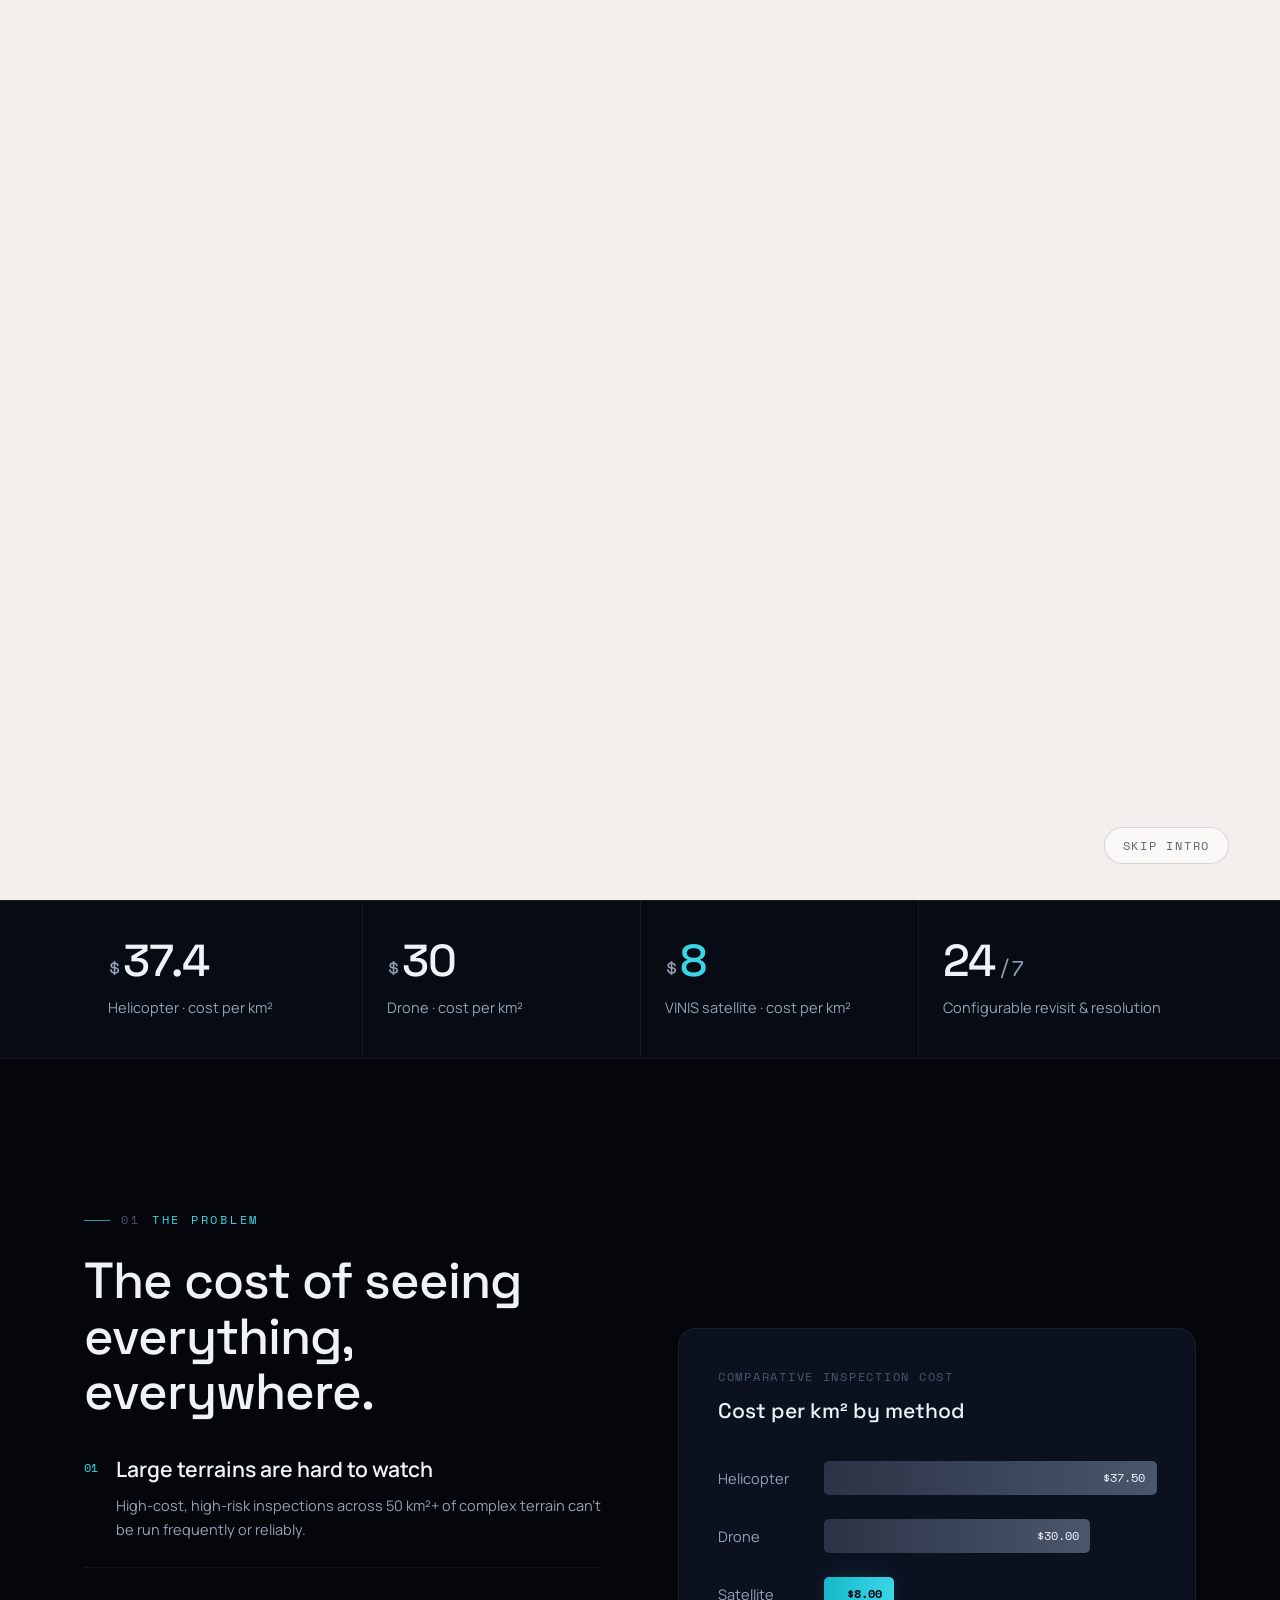
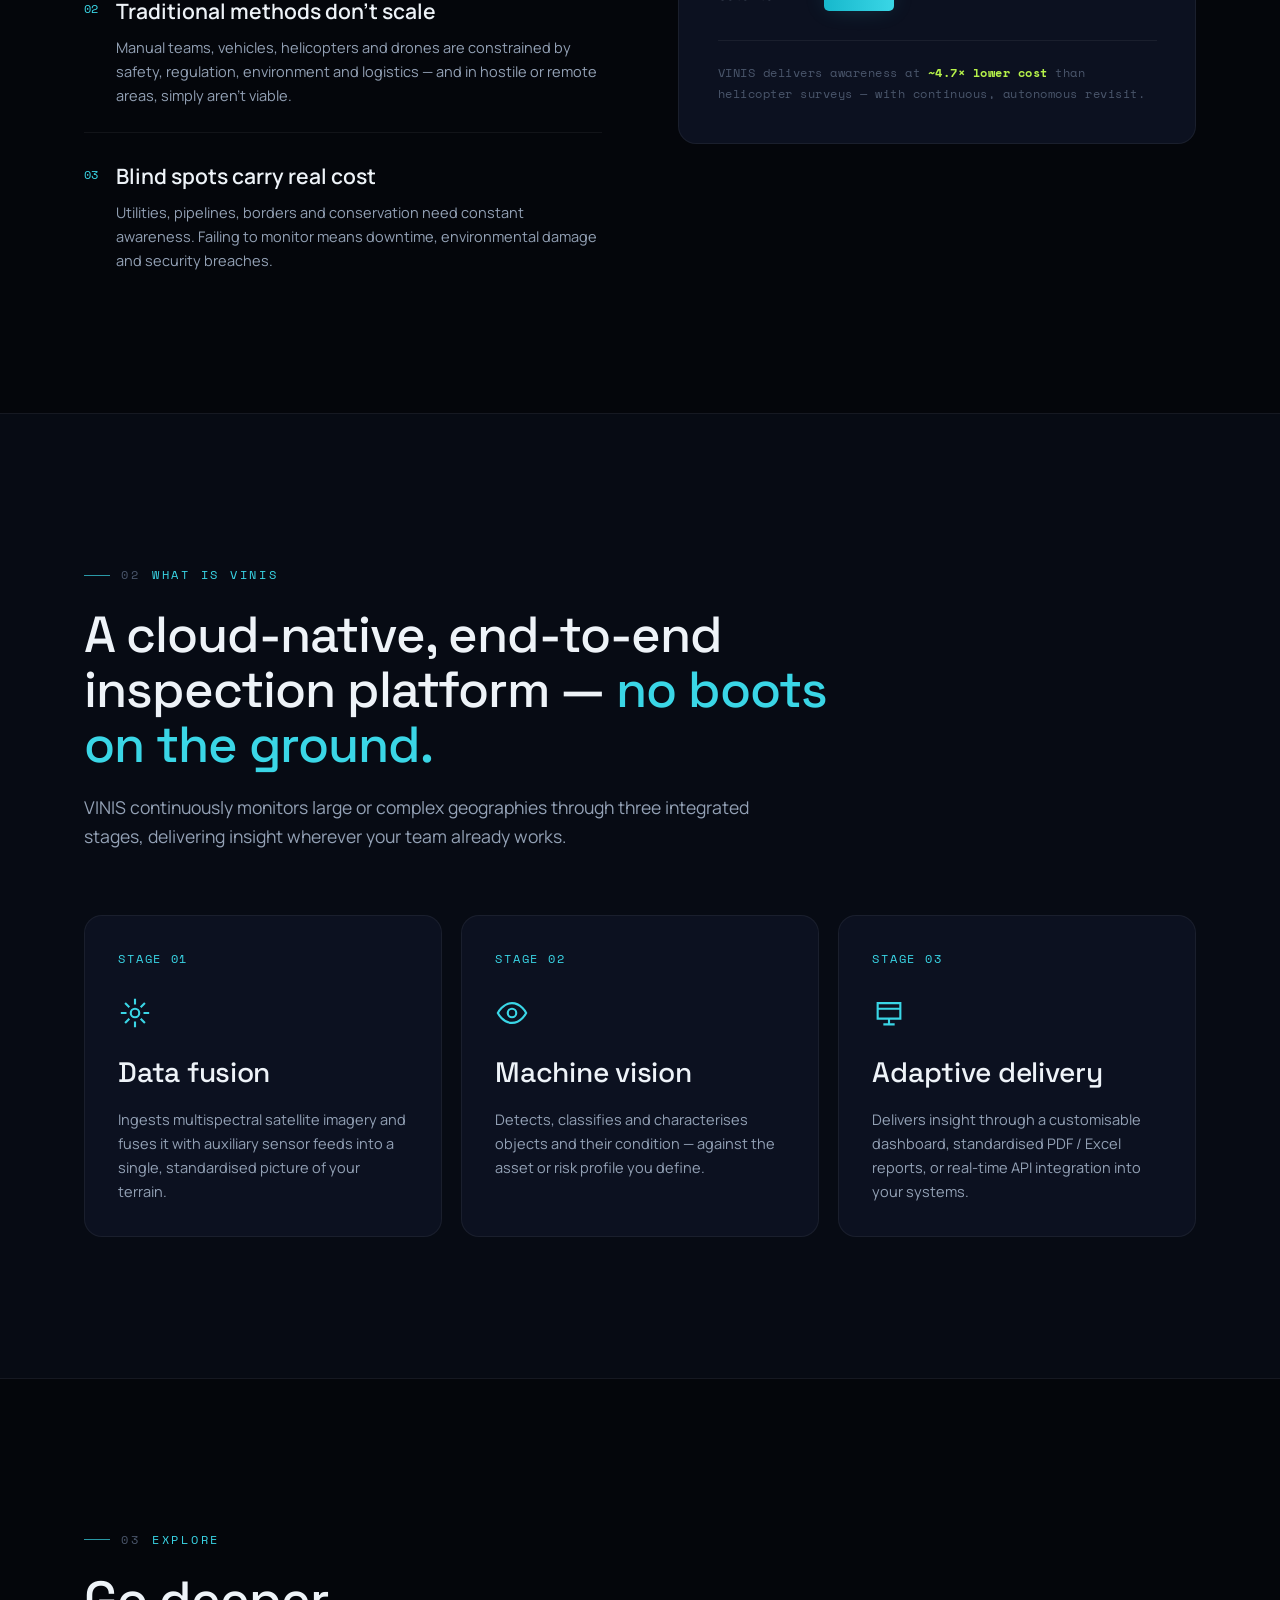
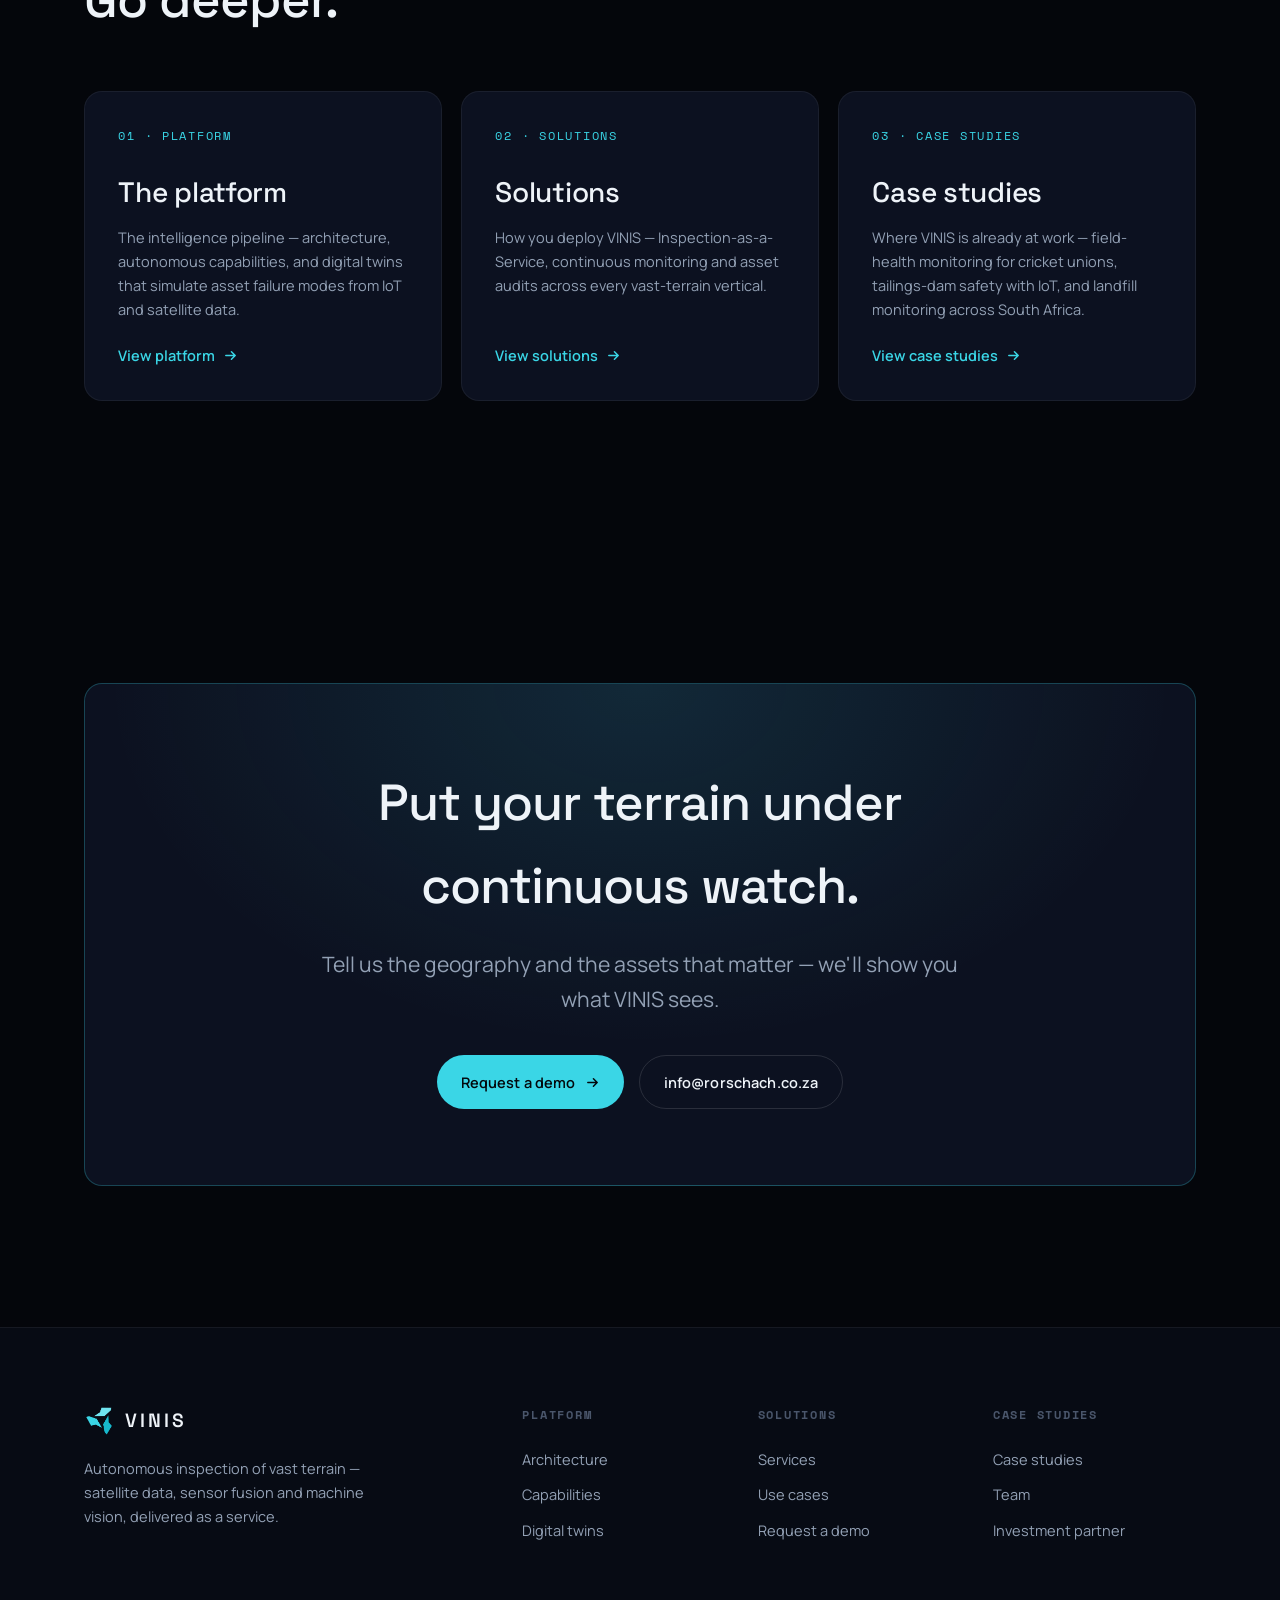
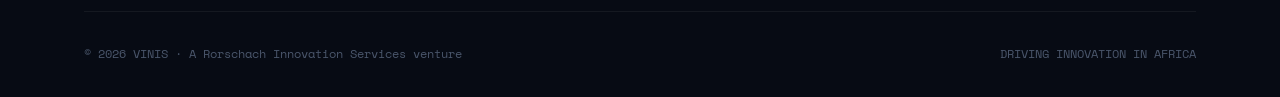
==== commit 0913f2fe: "Add landing logo animation + real brand logo - Home page plays the VINIS logo animation (sped up ~2." ====
--- a/index.html
+++ b/index.html
@@ -10,19 +10,23 @@
   <link rel="preconnect" href="https://fonts.gstatic.com" crossorigin />
   <link href="https://fonts.googleapis.com/css2?family=Space+Grotesk:wght@400;500;600;700&family=Manrope:wght@400;500;600;700;800&family=Space+Mono:wght@400;700&display=swap" rel="stylesheet" />
   <link rel="stylesheet" href="style.css" />
-  <link rel="icon" href="data:image/svg+xml,%3Csvg xmlns='http://www.w3.org/2000/svg' viewBox='0 0 32 32'%3E%3Ccircle cx='16' cy='16' r='6' fill='none' stroke='%233ad6e6' stroke-width='2'/%3E%3Ccircle cx='16' cy='16' r='13' fill='none' stroke='%233ad6e6' stroke-width='1' stroke-dasharray='3 3' opacity='.6'/%3E%3Ccircle cx='16' cy='3' r='2.5' fill='%23b6f24a'/%3E%3C/svg%3E" />
+  <link rel="icon" type="image/png" href="assets/vinis-mark.png" />
 </head>
 <body>
+
+  <!-- ============ LANDING INTRO ============ -->
+  <div class="intro" id="intro" role="presentation">
+    <video class="intro-video" id="introVideo" muted playsinline preload="auto" aria-hidden="true">
+      <source src="assets/vinis-logo-animation.mp4" type="video/mp4" />
+    </video>
+    <button class="intro-skip" id="introSkip" type="button">Skip intro</button>
+  </div>
 
   <!-- ============ NAV ============ -->
   <nav class="nav" id="nav">
     <div class="wrap nav-inner">
       <a href="index.html" class="brand" aria-label="VINIS home">
-        <svg class="mark" viewBox="0 0 32 32" fill="none" aria-hidden="true">
-          <circle cx="16" cy="16" r="6" stroke="#3ad6e6" stroke-width="2"/>
-          <circle cx="16" cy="16" r="13" stroke="#3ad6e6" stroke-width="1" stroke-dasharray="3 3" opacity=".6"/>
-          <circle cx="16" cy="3" r="2.5" fill="#b6f24a"/>
-        </svg>
+        <img class="mark" src="assets/vinis-mark.png" alt="" width="30" height="30" />
         <span>VINIS<br><span class="sub">Vast Infrastructure Inspection</span></span>
       </a>
       <div class="nav-links" id="navLinks">
@@ -256,11 +260,7 @@
       <div class="footer-grid">
         <div>
           <a href="index.html" class="brand">
-            <svg class="mark" viewBox="0 0 32 32" fill="none" aria-hidden="true">
-              <circle cx="16" cy="16" r="6" stroke="#3ad6e6" stroke-width="2"/>
-              <circle cx="16" cy="16" r="13" stroke="#3ad6e6" stroke-width="1" stroke-dasharray="3 3" opacity=".6"/>
-              <circle cx="16" cy="3" r="2.5" fill="#b6f24a"/>
-            </svg>
+            <img class="mark" src="assets/vinis-mark.png" alt="" width="30" height="30" />
             <span>VINIS</span>
           </a>
           <p class="fdesc">Autonomous inspection of vast terrain — satellite data, sensor fusion and machine vision, delivered as a service.</p>
@@ -292,5 +292,47 @@
   </footer>
 
   <script src="script.js"></script>
+  <script>
+  /* ---- Landing intro: play the logo animation (sped up), then reveal the site ---- */
+  (function () {
+    var intro = document.getElementById('intro');
+    if (!intro) return;
+    var reduce = window.matchMedia('(prefers-reduced-motion: reduce)').matches;
+    var seen = false;
+    try { seen = sessionStorage.getItem('vinis_intro') === '1'; } catch (e) {}
+
+    function remove() {
+      document.body.classList.remove('intro-lock');
+      if (intro && intro.parentNode) intro.parentNode.removeChild(intro);
+    }
+
+    // Returning visitor this session, or reduced-motion: no intro.
+    if (seen || reduce) { remove(); return; }
+
+    document.body.classList.add('intro-lock');
+    var v = document.getElementById('introVideo');
+    var SPEED = 2.5;            // ~11s clip → ~4.4s landing animation
+    var done = false;
+
+    function finish() {
+      if (done) return;
+      done = true;
+      try { sessionStorage.setItem('vinis_intro', '1'); } catch (e) {}
+      intro.classList.add('hide');
+      setTimeout(remove, 800);   // after the fade-out
+    }
+
+    document.getElementById('introSkip').addEventListener('click', finish);
+    v.addEventListener('loadedmetadata', function () { v.playbackRate = SPEED; });
+    v.playbackRate = SPEED;
+    v.addEventListener('ended', finish);
+    v.addEventListener('error', finish);
+    // Safety net: never trap the visitor if the clip stalls or autoplay is blocked.
+    setTimeout(finish, 6500);
+
+    var p = v.play();
+    if (p && p.catch) { p.catch(function () { finish(); }); }
+  })();
+  </script>
 </body>
 </html>
--- a/style.css
+++ b/style.css
@@ -1277,3 +1277,26 @@
 .layer.active .lname .accent { text-shadow: 0 0 22px rgba(58,214,230,0.45); }
 .layer.active .chip { border-color: var(--cyan-bdr); color: var(--text); }
 
+/* ---------- Brand mark image ---------- */
+.brand .mark { object-fit: contain; }
+
+/* ---------- Landing intro (home) ---------- */
+body.intro-lock { overflow: hidden; }
+.intro {
+  position: fixed; inset: 0; z-index: 3000;
+  background: #f2efec;
+  display: grid; place-items: center;
+  opacity: 1; transition: opacity 0.75s ease;
+}
+.intro.hide { opacity: 0; pointer-events: none; }
+.intro-video { width: 100%; height: 100%; object-fit: contain; display: block; }
+.intro-skip {
+  position: absolute; bottom: max(4vh, 1.4rem); right: max(4vw, 1.4rem);
+  font-family: var(--mono); font-size: var(--t-xs); letter-spacing: 0.14em; text-transform: uppercase;
+  color: #5a6472; background: rgba(255, 255, 255, 0.6);
+  border: 1px solid rgba(0, 0, 0, 0.14); border-radius: 100px; padding: 0.5rem 1.1rem;
+  transition: var(--ease); cursor: pointer;
+}
+.intro-skip:hover { color: #0f8ea0; border-color: rgba(0, 0, 0, 0.3); }
+@media (prefers-reduced-motion: reduce) { .intro { display: none; } }
+
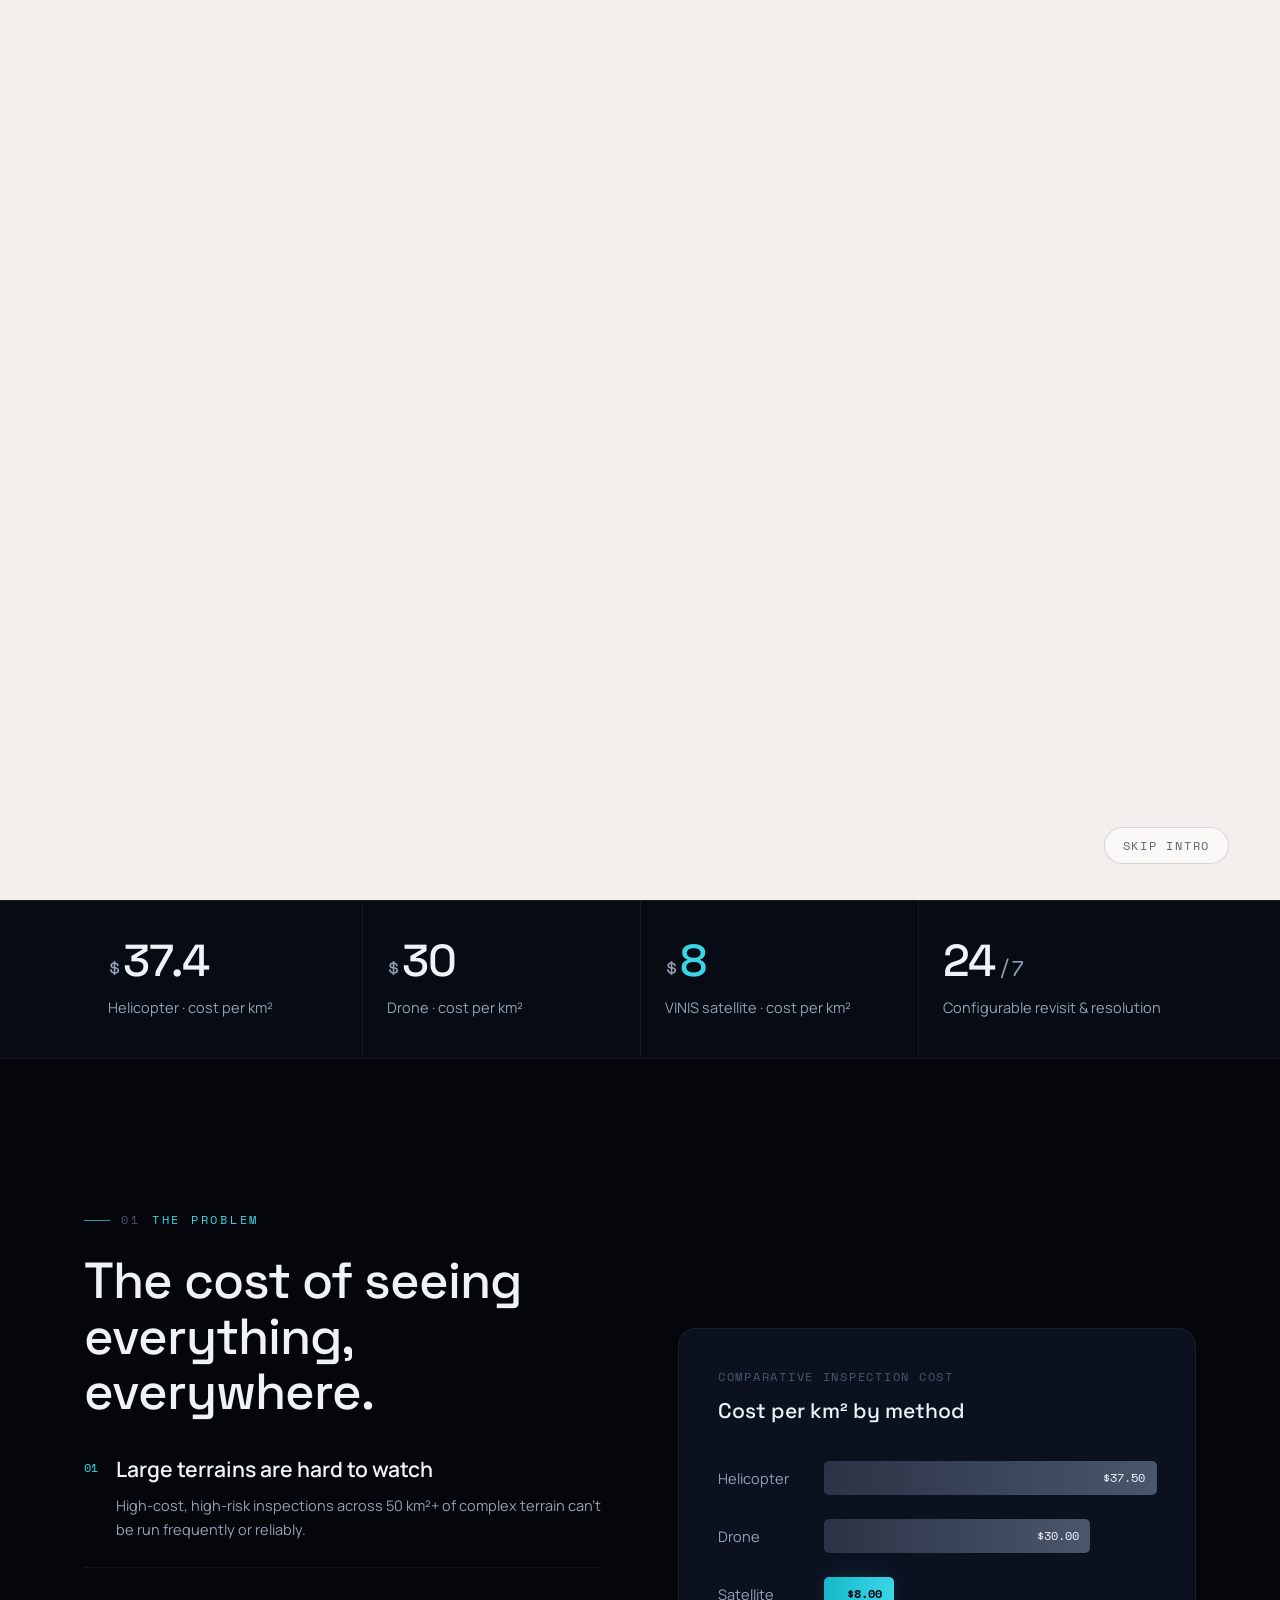
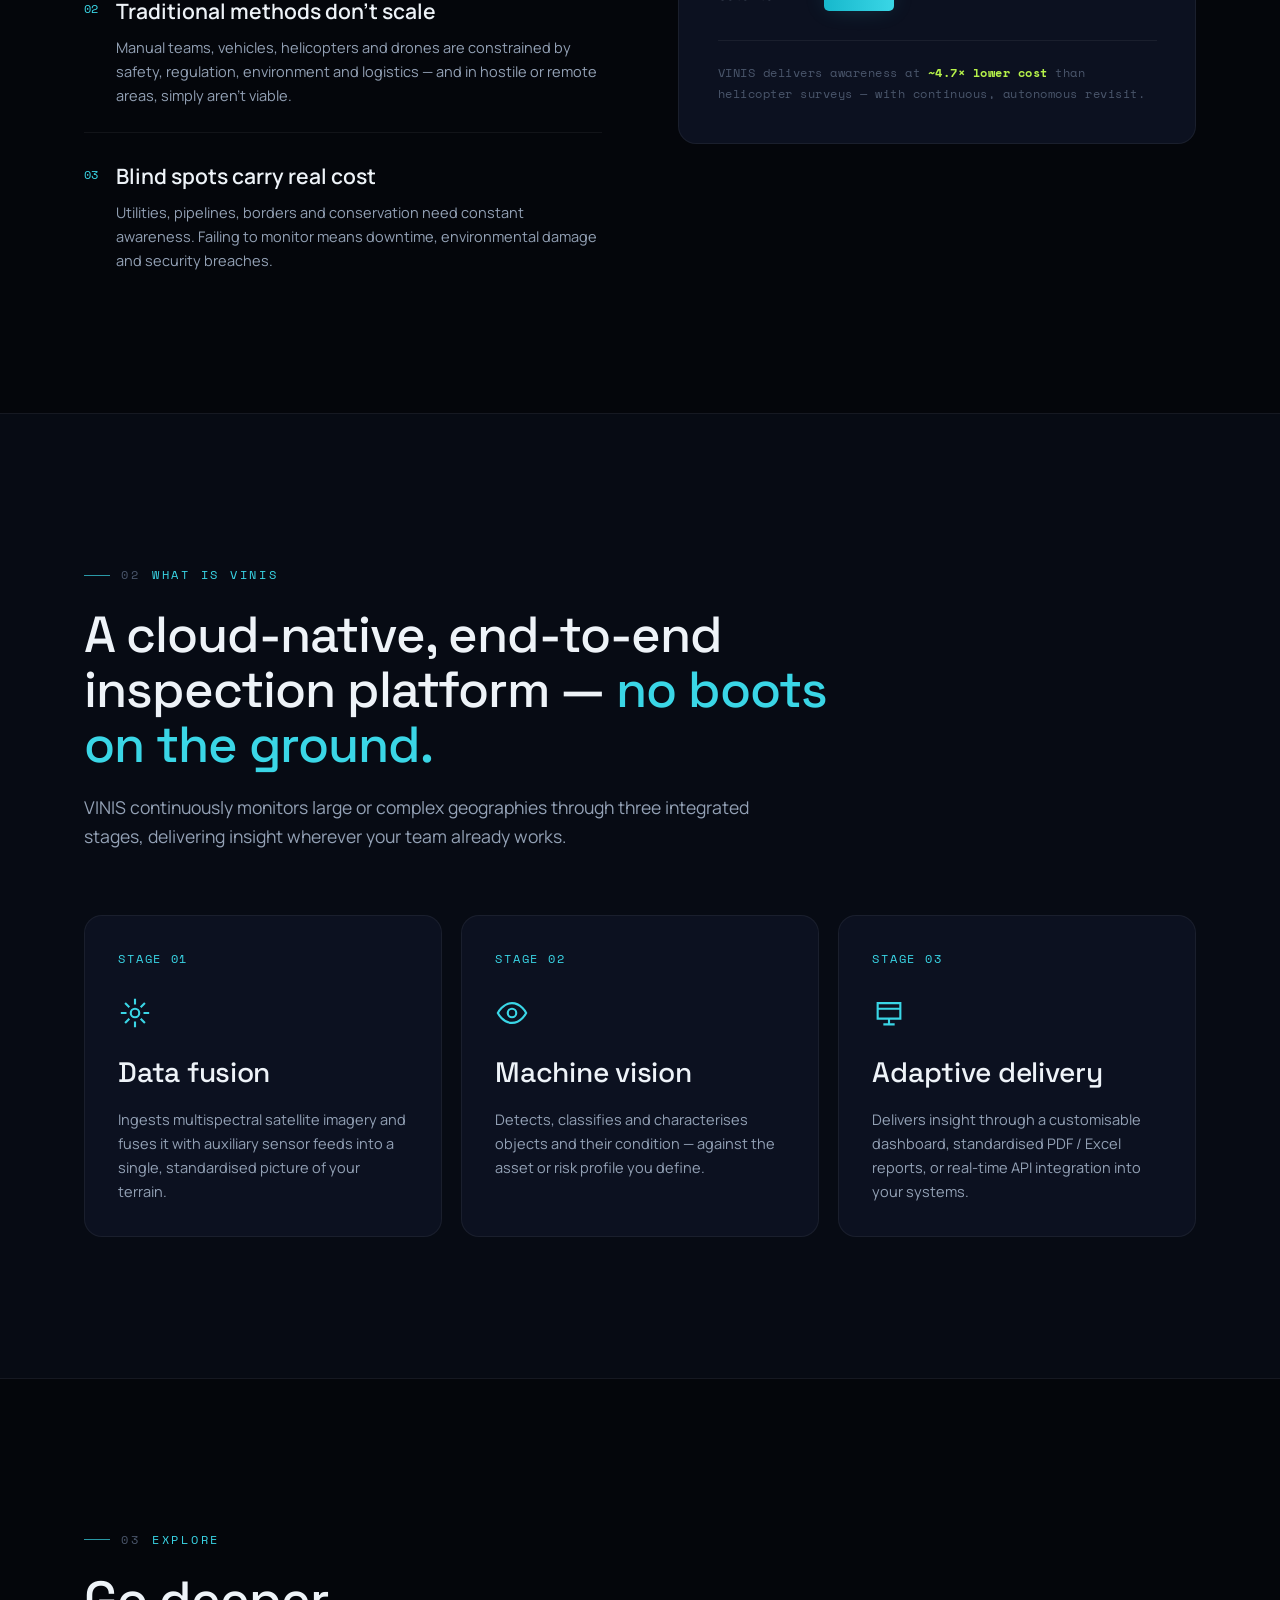
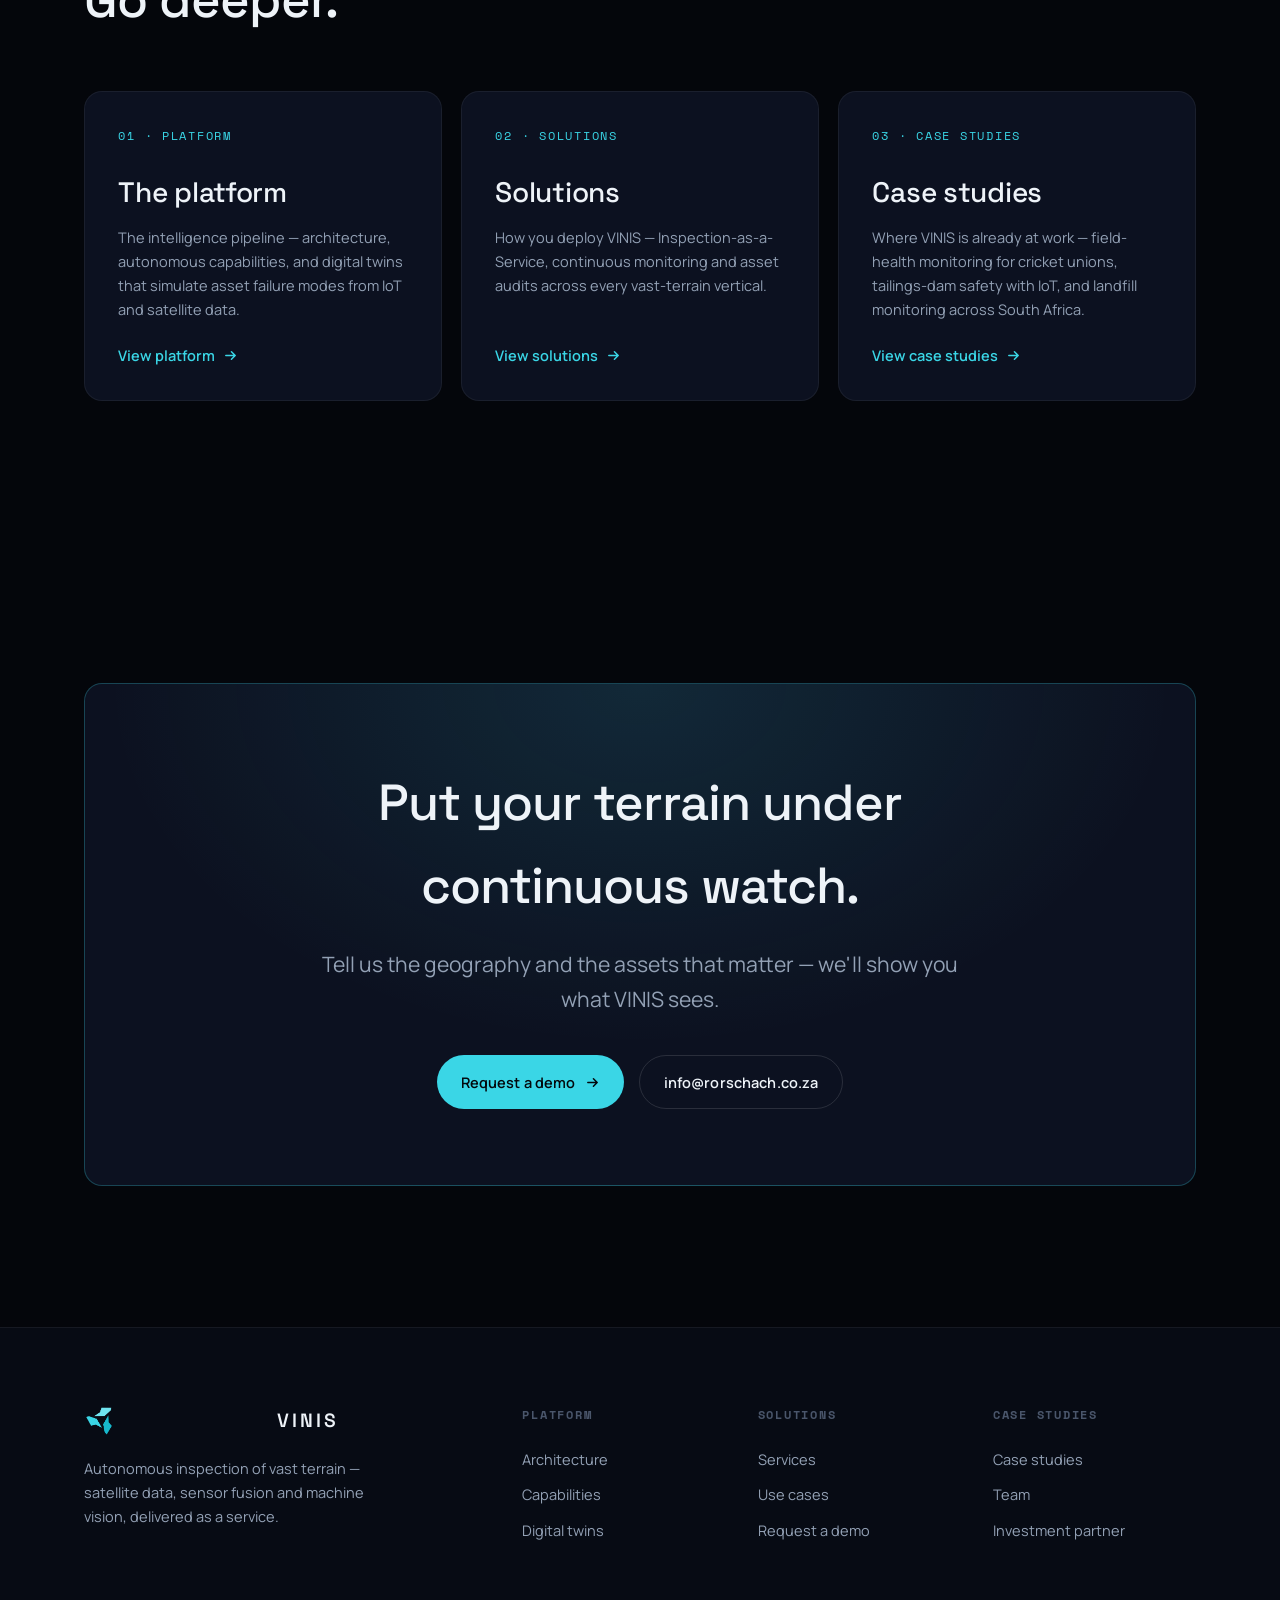
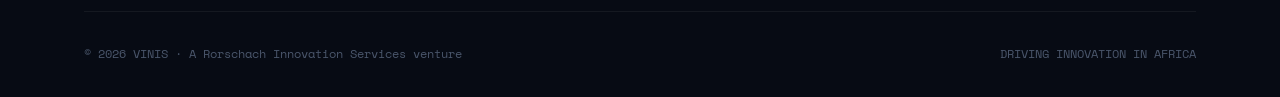
==== commit d1f7327c: "Align nav brand mark with the VINIS wordmark Grid the brand so the logo mark is vertically centred o" ====
--- a/index.html
+++ b/index.html
@@ -27,7 +27,8 @@
     <div class="wrap nav-inner">
       <a href="index.html" class="brand" aria-label="VINIS home">
         <img class="mark" src="assets/vinis-mark.png" alt="" width="30" height="30" />
-        <span>VINIS<br><span class="sub">Vast Infrastructure Inspection</span></span>
+        <span class="wordmark">VINIS</span>
+        <span class="sub">Vast Infrastructure Inspection</span>
       </a>
       <div class="nav-links" id="navLinks">
         <a href="index.html" class="active">Home</a>
--- a/style.css
+++ b/style.css
@@ -218,16 +218,20 @@
   -webkit-backdrop-filter: blur(18px) saturate(140%);
 }
 .brand {
-  display: flex;
+  display: grid;
+  grid-template-columns: auto auto;
   align-items: center;
-  gap: 0.7rem;
+  column-gap: 0.7rem;
+  row-gap: 0.1rem;
   font-family: var(--display);
   font-weight: 600;
   font-size: 1.2rem;
   letter-spacing: 0.16em;
 }
-.brand .mark { width: 30px; height: 30px; flex: none; }
+.brand .mark { grid-column: 1; grid-row: 1; width: 30px; height: 30px; object-fit: contain; }
+.brand .wordmark { grid-column: 2; grid-row: 1; line-height: 1; }
 .brand .sub {
+  grid-column: 2; grid-row: 2;
   font-family: var(--mono);
   font-size: 0.56rem;
   letter-spacing: 0.2em;
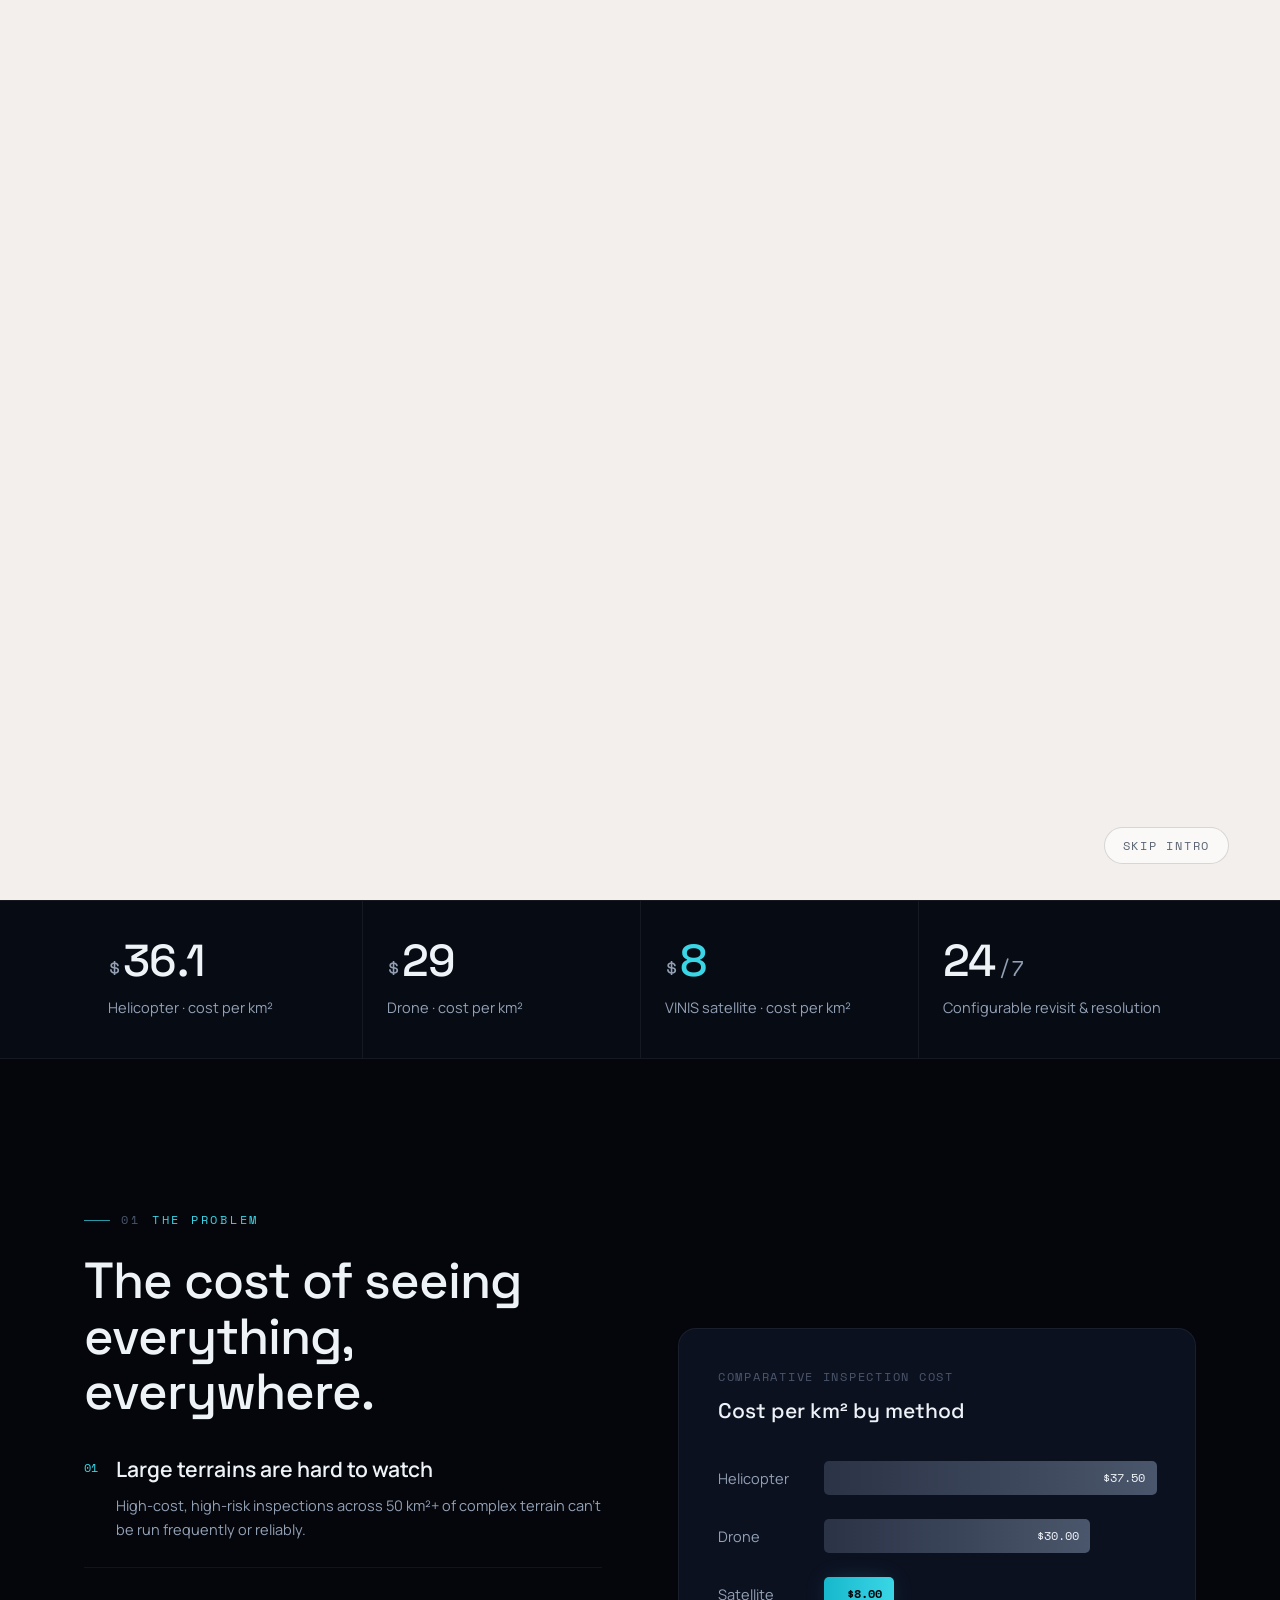
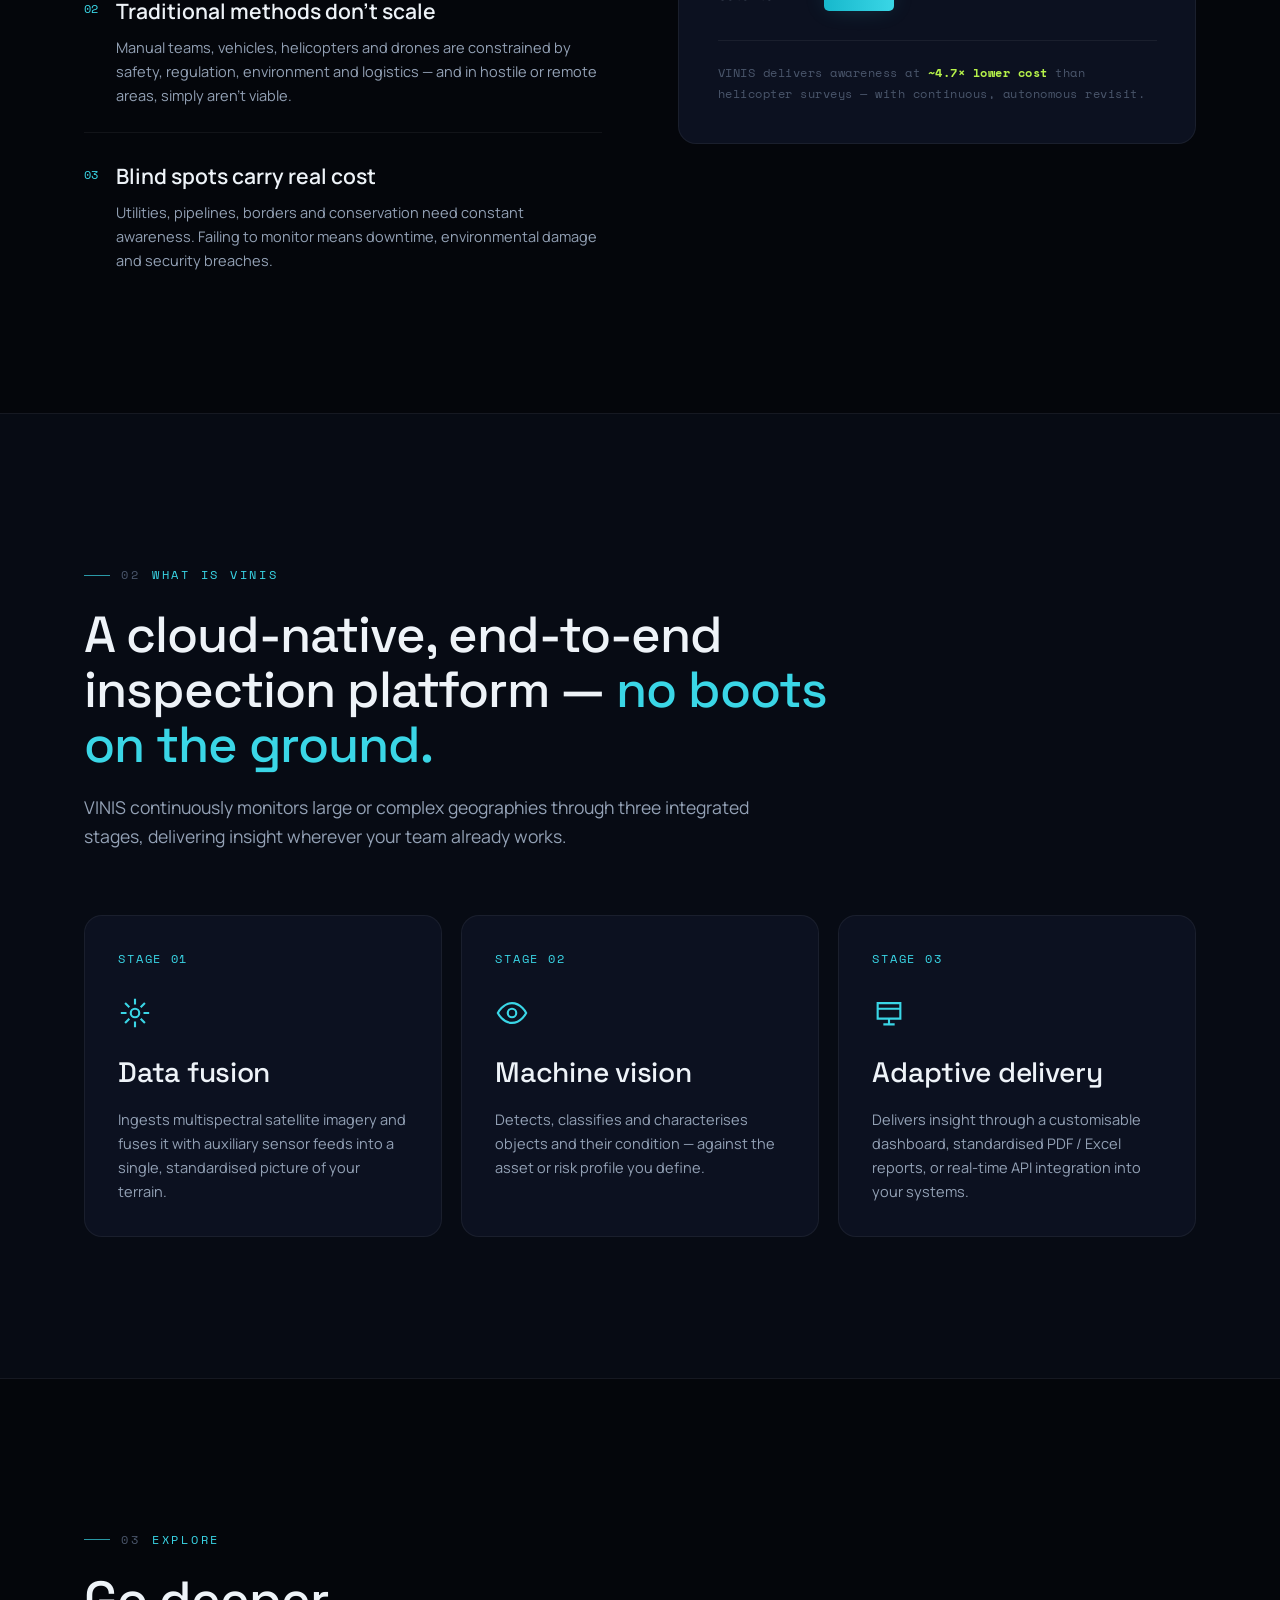
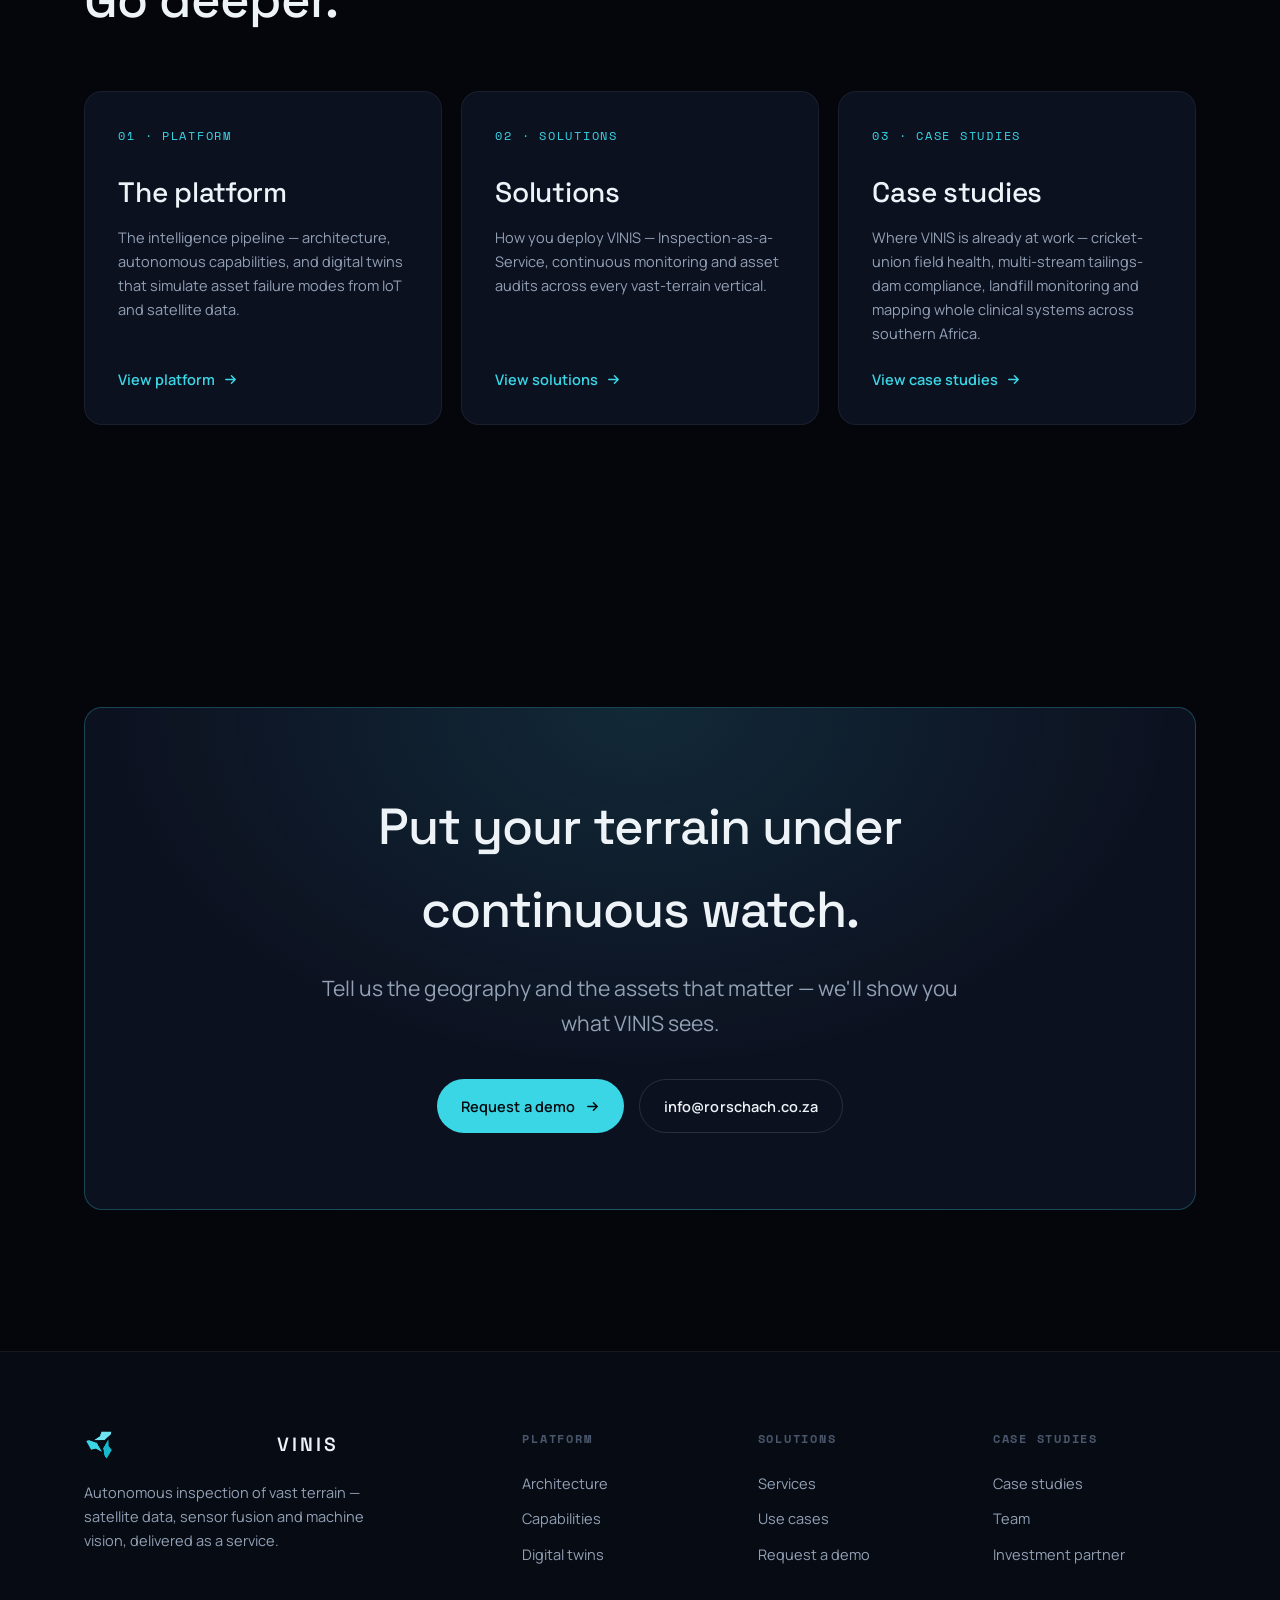
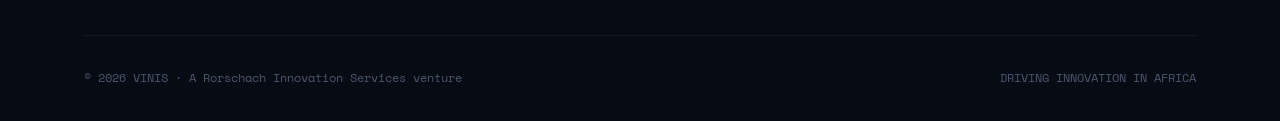
==== commit 438de902: "Add Case 04 — clinical-system mapping (Namibia) Maps hospitals, clinics, health centres and GP netwo" ====
--- a/index.html
+++ b/index.html
@@ -231,7 +231,7 @@
         <a href="case-studies.html" class="explore-card reveal d2">
           <span class="xn">03 · CASE STUDIES</span>
           <h3>Case studies</h3>
-          <p>Where VINIS is already at work — field-health monitoring for cricket unions, tailings-dam safety with IoT, and landfill monitoring across South Africa.</p>
+          <p>Where VINIS is already at work — cricket-union field health, multi-stream tailings-dam compliance, landfill monitoring and mapping whole clinical systems across southern Africa.</p>
           <span class="go">View case studies <svg viewBox="0 0 16 16" fill="none"><path d="M3 8h10M9 4l4 4-4 4" stroke="currentColor" stroke-width="1.6" stroke-linecap="round" stroke-linejoin="round"/></svg></span>
         </a>
       </div>
